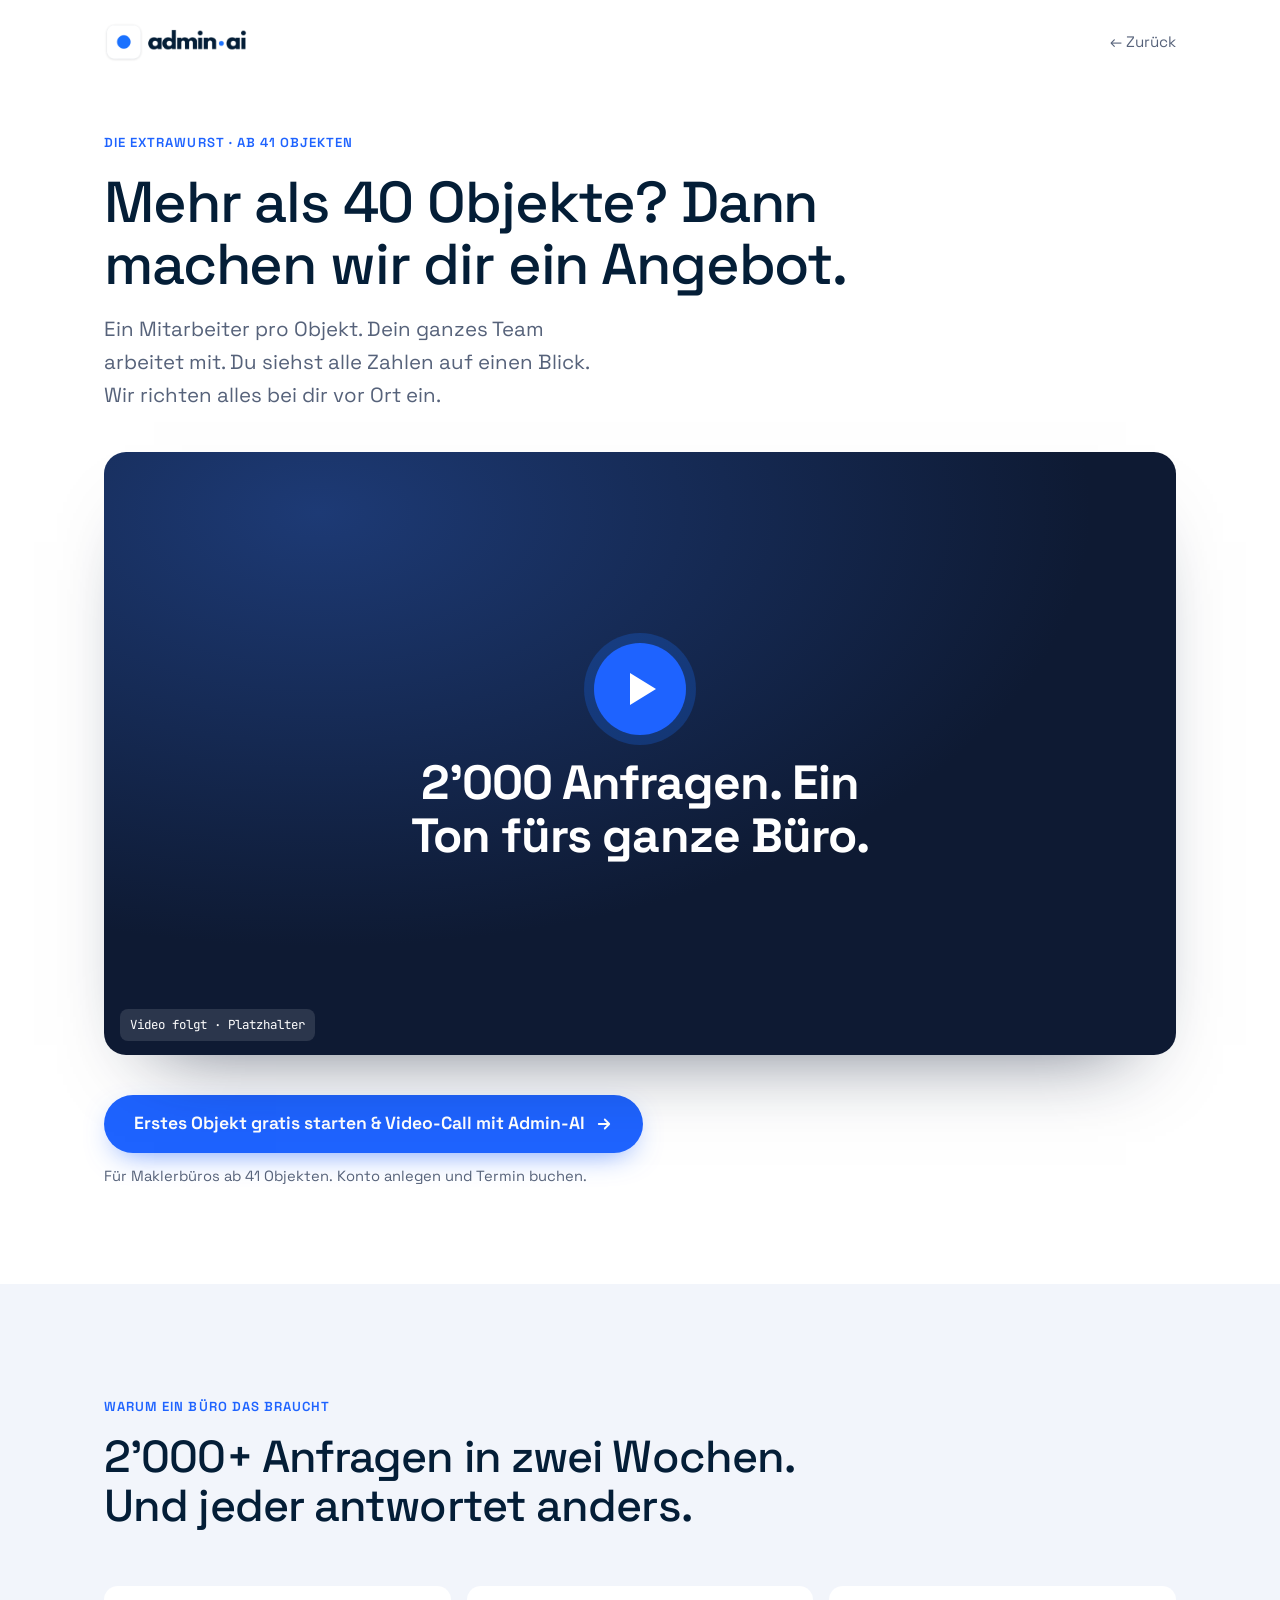
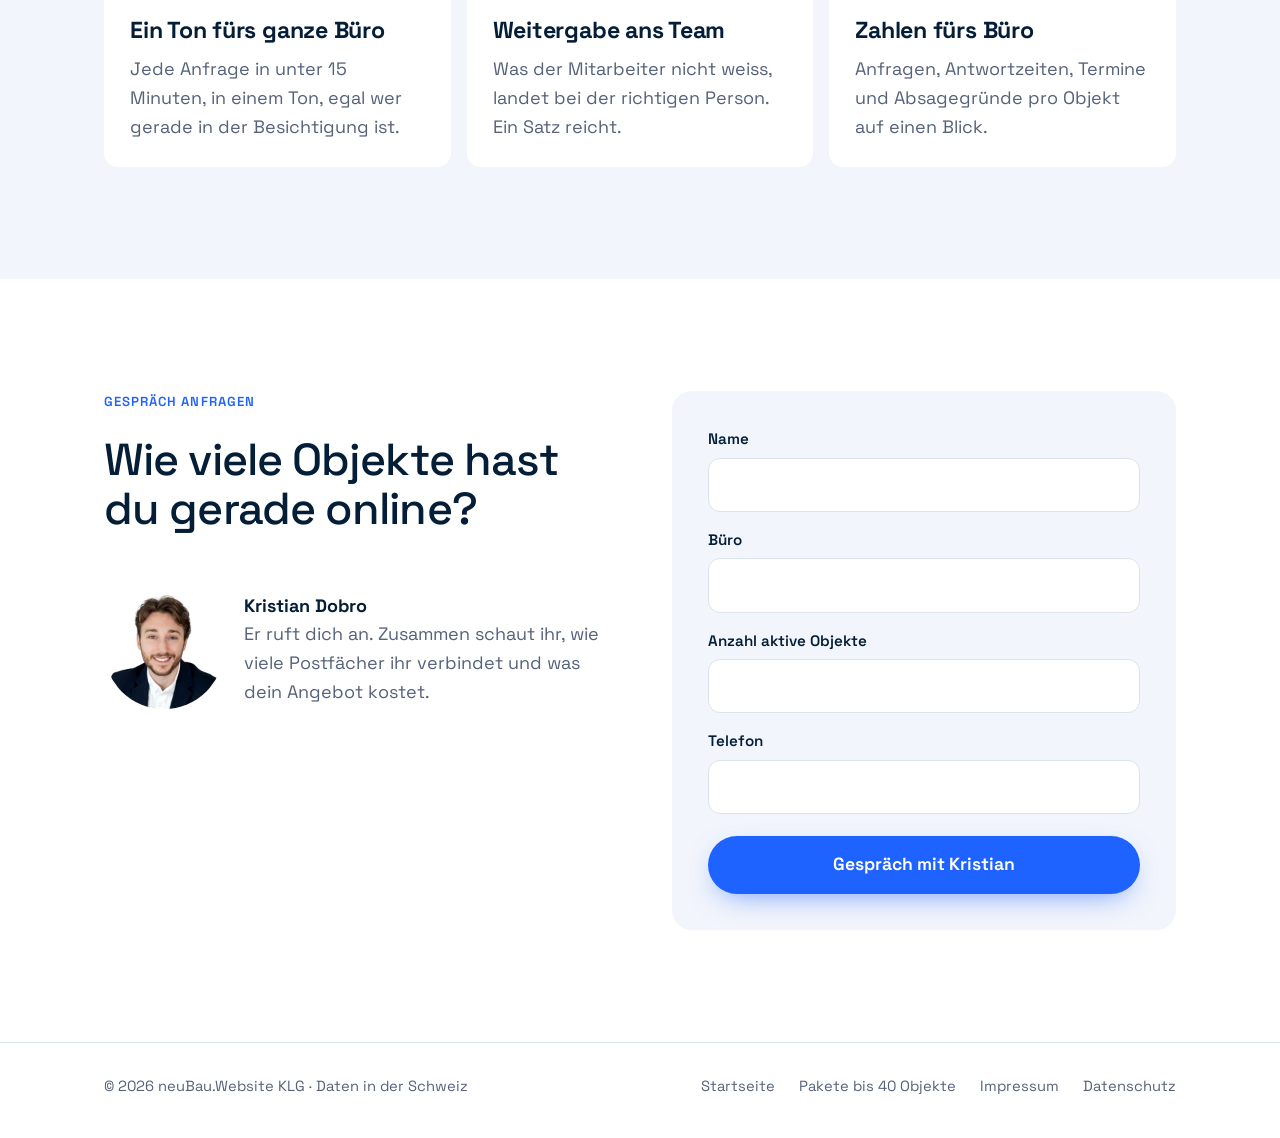
==== buero.html @ 6256c393 "Regler: Start bei 1, Skala-Zahlen mittig unter dem Knopf Co-Authored-By: Claude Fable 5.1 <noreply@a" ====
<!doctype html>
<html lang="de-CH">
<head>
<meta charset="utf-8">
<meta name="viewport" content="width=device-width, initial-scale=1, viewport-fit=cover">
<title>Die Extrawurst · Admin-AI</title>
<meta name="description" content="Die Extrawurst: das Paket für Maklerbüros ab 41 Objekten. Wir machen dir ein Angebot.">
<link rel="icon" href="assets/favicon.png">
<link rel="preconnect" href="https://fonts.googleapis.com">
<link rel="preconnect" href="https://fonts.gstatic.com" crossorigin>
<link rel="stylesheet" href="https://fonts.googleapis.com/css2?family=Bricolage+Grotesque:opsz,wght@12..96,500;12..96,650;12..96,700&family=Figtree:wght@400;500;600;700&family=JetBrains+Mono:wght@400;600&family=Space+Grotesk:wght@400;500;600;700&display=swap">
<link rel="stylesheet" href="assets/site.css?v=20261026a">
<script>
  // Ansicht hell/dunkel: gewählte Ansicht merken (Klick aufs Logo wechselt)
  try { var t = localStorage.getItem('theme'); if (t) document.documentElement.setAttribute('data-theme', t); } catch (e) {}
</script>
</head>
<body>

<header class="top">
  <div class="wrap">
    <a class="brand" href="index.html">
      <img class="logo-on-light" src="assets/logo-full-light.png" alt="Admin-AI" width="144" height="40">
      <img class="logo-on-dark" src="assets/logo-full-dark.png" alt="Admin-AI" width="144" height="40">
    </a>
    <a class="top-link" href="index.html#produkte">← Zurück</a>
  </div>
</header>

<main>
<section class="prod-hero">
  <div class="wrap">
    <div class="head">
      <p class="eyebrow">Die Extrawurst · Ab 41 Objekten</p>
      <h1>Mehr als 40 Objekte? Dann machen wir dir ein Angebot.</h1>
      <p class="lead">Ein Mitarbeiter pro Objekt. Dein ganzes Team arbeitet mit. Du siehst alle Zahlen auf einen Blick. Wir richten alles bei dir vor Ort ein.</p>
    </div>

    <!--
      VIDEO-PLATZHALTER (Die Extrawurst)
      Ersetzen wie auf produkt.html: den <div class="poster">…</div> und die beiden <span class="ph-…"> löschen
      und ein <iframe> von Vimeo oder YouTube (nicht gelistet) einsetzen.
    -->
    <div class="video" id="video" role="img" aria-label="Platzhalter für das Video zum Paket Die Extrawurst">
      <div class="poster">
        <span class="playbtn" aria-hidden="true"></span>
        <p>2'000 Anfragen. Ein Ton fürs ganze Büro.</p>
      </div>
      <span class="ph-note">Video folgt · Platzhalter</span>
    </div>

    <div class="under-video">
      <div class="cta-block">
        <a class="btn" href="start.html?enterprise#konto">Erstes Objekt gratis starten &amp; Video&#8209;Call mit Admin&#8209;AI
          <svg viewBox="0 0 24 24" fill="none" stroke="currentColor" stroke-width="2.4" stroke-linecap="round" stroke-linejoin="round" aria-hidden="true"><path d="M5 12h14M13 6l6 6-6 6"/></svg></a>
        <span class="cta-note">Für Maklerbüros ab 41 Objekten. Konto anlegen und Termin buchen.</span>
      </div>
    </div>
  </div>
</section>

<section class="band">
  <div class="wrap">
    <div class="sec-head"><p class="eyebrow">Warum ein Büro das braucht</p><h2>2'000+ Anfragen in zwei Wochen. Und jeder antwortet anders.</h2></div>
    <div class="zero">
      <div><b>Ein Ton fürs ganze Büro</b><span>Jede Anfrage in unter 15 Minuten, in einem Ton, egal wer gerade in der Besichtigung ist.</span></div>
      <div><b>Weitergabe ans Team</b><span>Was der Mitarbeiter nicht weiss, landet bei der richtigen Person. Ein Satz reicht.</span></div>
      <div><b>Zahlen fürs Büro</b><span>Anfragen, Antwortzeiten, Termine und Absagegründe pro Objekt auf einen Blick.</span></div>
    </div>
  </div>
</section>

<section id="gespraech">
  <div class="wrap form-grid">
    <div class="hero-copy">
      <p class="eyebrow">Gespräch anfragen</p>
      <h2>Wie viele Objekte hast du gerade online?</h2>
      <div class="contact-card">
        <img src="assets/team-kristian.jpg" alt="Kristian Dobro" width="120" height="120">
        <div><strong>Kristian Dobro</strong><p class="muted">Er ruft dich an. Zusammen schaut ihr, wie viele Postfächer ihr verbindet und was dein Angebot kostet.</p></div>
      </div>
    </div>
    <!-- Beim Livegang: Formular in Supabase-Tabelle «buero_anfragen» speichern und Kristian per Mail benachrichtigen. -->
    <form id="buero-form" novalidate>
      <label for="f-name">Name<input id="f-name" name="name" autocomplete="name" required></label>
      <label for="f-buero">Büro<input id="f-buero" name="buero" autocomplete="organization" required></label>
      <label for="f-objekte">Anzahl aktive Objekte<input id="f-objekte" name="objekte" type="number" min="1" inputmode="numeric" required></label>
      <label for="f-tel">Telefon<input id="f-tel" name="telefon" type="tel" autocomplete="tel" required></label>
      <button class="btn" type="submit">Gespräch mit Kristian</button>
      <p class="form-msg" id="form-msg" hidden>Vorschau: Das Formular wird beim Livegang angebunden.</p>
    </form>
  </div>
</section>
</main>

<footer>
  <div class="wrap">
    <span>© 2026 neuBau.Website KLG · Daten in der Schweiz</span>
    <nav aria-label="Fusszeile">
      <a href="index.html">Startseite</a>
      <a href="produkt.html">Pakete bis 40 Objekte</a>
      <a href="#impressum">Impressum</a>
      <a href="#datenschutz">Datenschutz</a>
    </nav>
  </div>
</footer>

<script>
  document.getElementById('buero-form').addEventListener('submit', function (e) {
    e.preventDefault();
    document.getElementById('form-msg').hidden = false;
  });
</script>
<script>
  // Klick aufs Logo wechselt zwischen heller und dunkler Ansicht
  document.querySelectorAll('.brand').forEach(function (a) {
    a.addEventListener('click', function (e) {
      e.preventDefault();
      var r = document.documentElement, cur = r.getAttribute('data-theme') || (matchMedia('(prefers-color-scheme: dark)').matches ? 'dark' : 'light');
      var next = cur === 'dark' ? 'light' : 'dark';
      r.setAttribute('data-theme', next);
      try { localStorage.setItem('theme', next); } catch (e) {}
    });
  });
</script>
</body>
</html>
---- assets/site.css ----
/* Admin-AI Website
   Layout: eine Spalte, viel Weiss, grosse Schrift. Ein Button-Typ in Hausfarbe.
   Wiederkehrendes Motiv: der Postfach-Verlauf mit Uhrzeiten in Mono-Schrift. */
:root {
  --bg: #ffffff;
  --surface: #f2f5fb;
  --ink: #041e37;
  --muted: #56627a;
  --line: #dce3ef;
  --accent: #1e63ff;
  --accent-ink: #ffffff;
  --accent-soft: #e6efff;
  --ok: #128a5a;
  --font-display: "Space Grotesk", "Bricolage Grotesque", "Avenir Next", "Segoe UI", system-ui, sans-serif;
  --font-body: "Space Grotesk", "Figtree", "Helvetica Neue", "Segoe UI", system-ui, sans-serif;
  --font-mono: "JetBrains Mono", ui-monospace, "SFMono-Regular", Menlo, monospace;
  --wrap: 1120px;
  --radius: 14px;
}
@media (prefers-color-scheme: dark) {
  :root:not([data-theme="light"]) {
    --bg: #0b1222; --surface: #121c33; --ink: #eef2fa; --muted: #9aa7c2;
    --line: #23314f; --accent: #1e63ff; --accent-ink: #ffffff; --accent-soft: #15284d; --ok: #3ccf8e;
    color-scheme: dark;
  }
  :root:not([data-theme="light"]) .logo-on-light { display: none; }
  :root:not([data-theme="light"]) .logo-on-dark { display: block; }
}
:root[data-theme="dark"] {
  --bg: #0b1222; --surface: #121c33; --ink: #eef2fa; --muted: #9aa7c2;
  --line: #23314f; --accent: #1e63ff; --accent-ink: #ffffff; --accent-soft: #15284d; --ok: #3ccf8e;
  color-scheme: dark;
}
:root[data-theme="dark"] .logo-on-light { display: none; }
:root[data-theme="dark"] .logo-on-dark { display: block; }

* { box-sizing: border-box; }
html { scroll-behavior: smooth; }
@media (prefers-reduced-motion: reduce) { html { scroll-behavior: auto; } * { animation: none !important; transition: none !important; } }
body {
  margin: 0; background: var(--bg); color: var(--ink);
  font-family: var(--font-body); font-size: 18px; line-height: 1.6;
  -webkit-font-smoothing: antialiased;
}
img { max-width: 100%; display: block; }
a { color: var(--accent); }
:focus-visible { outline: 3px solid var(--accent); outline-offset: 3px; border-radius: 6px; }

.wrap { max-width: var(--wrap); margin: 0 auto; padding-inline: 24px; }
@media (max-width: 520px) { .wrap { padding-inline: 18px; } body { font-size: 17px; } }

h1, h2, h3 { font-family: var(--font-display); line-height: 1.08; letter-spacing: -0.02em; text-wrap: balance; margin: 0; }
h1 { font-size: clamp(2.2rem, 4.6vw, 3.6rem); font-weight: 700; }
h2 { font-size: clamp(1.8rem, 3.6vw, 2.8rem); font-weight: 700; }
h3 { font-size: 1.3rem; font-weight: 650; letter-spacing: -0.01em; }
p { margin: 0; }
.lead { font-size: clamp(1.1rem, 1.6vw, 1.3rem); color: var(--muted); max-width: 40ch; }
.eyebrow { font-size: 0.82rem; font-weight: 600; letter-spacing: 0.08em; text-transform: uppercase; color: var(--accent); }
.mono { font-family: var(--font-mono); font-variant-numeric: tabular-nums; }
.muted { color: var(--muted); }

/* Kopf */
.top { padding-block: 22px; }
.top .wrap { display: flex; align-items: center; justify-content: space-between; gap: 16px; }
.brand { display: flex; align-items: center; gap: 10px; text-decoration: none; color: var(--ink); font-family: var(--font-display); font-weight: 700; font-size: 1.25rem; letter-spacing: -0.01em; }
.brand img { height: 40px; width: auto; }
.logo-on-dark { display: none; }
.top-link { color: var(--muted); text-decoration: none; font-size: 0.95rem; }
.top-link:hover { color: var(--ink); }

/* Button */
.btn {
  display: inline-flex; align-items: center; justify-content: center; gap: 10px;
  background: var(--accent); color: var(--accent-ink); text-decoration: none; border: 0; cursor: pointer;
  font: 650 1.1rem/1 var(--font-body); padding: 20px 30px; border-radius: 999px;
  box-shadow: 0 10px 30px -12px color-mix(in srgb, var(--accent) 70%, transparent);
  transition: transform .15s ease, box-shadow .15s ease;
}
.btn:hover { transform: translateY(-1px); box-shadow: 0 14px 34px -12px color-mix(in srgb, var(--accent) 80%, transparent); }
.btn svg { width: 18px; height: 18px; }
.cta-block { display: flex; flex-direction: column; align-items: flex-start; gap: 12px; }
.cta-note { font-size: 0.92rem; color: var(--muted); }
.cta-block.center { align-items: center; text-align: center; }

/* Sektionen */
section { padding-block: clamp(64px, 9vw, 112px); }
.band { background: var(--surface); }
.sec-head { display: grid; gap: 16px; max-width: 760px; margin-bottom: clamp(36px, 5vw, 56px); }

/* Hero */
.hero { padding-block: clamp(32px, 6vw, 72px) clamp(64px, 9vw, 104px); }
.hero-grid { display: grid; grid-template-columns: 1.15fr 0.85fr; gap: clamp(32px, 5vw, 72px); align-items: center; }
.hero-copy { display: grid; gap: 24px; min-width: 0; }
.hero h1 em { font-style: normal; color: var(--accent); }
@media (max-width: 900px) { .hero-grid { grid-template-columns: 1fr; } }

/* Postfach-Verlauf */
.inbox { background: var(--bg); border: 1px solid var(--line); border-radius: 20px; padding: 10px; box-shadow: 0 30px 60px -40px rgba(14, 26, 51, .45); min-width: 0; }
.inbox-head { display: flex; justify-content: space-between; align-items: center; padding: 10px 14px 14px; font-size: 0.85rem; color: var(--muted); gap: 12px; }
.inbox-head b { color: var(--ink); font-weight: 600; }
.ev { display: grid; grid-template-columns: 64px 1fr; gap: 14px; padding: 14px; border-radius: 12px; }
.ev + .ev { border-top: 1px dashed var(--line); border-radius: 0; }
.ev time { font-family: var(--font-mono); font-size: 0.9rem; color: var(--muted); padding-top: 2px; font-variant-numeric: tabular-nums; }
.ev p { font-size: 0.98rem; line-height: 1.45; }
.ev small { display: block; color: var(--muted); font-size: 0.85rem; margin-top: 4px; }
.ev.is-agent { background: var(--accent-soft); border-top-color: transparent; }
.ev.is-agent + .ev { border-top-color: transparent; }
.ev.is-agent time { color: var(--accent); font-weight: 600; }
.tag { display: inline-block; font-size: 0.72rem; font-weight: 600; letter-spacing: 0.05em; text-transform: uppercase; padding: 3px 8px; border-radius: 999px; background: var(--surface); color: var(--muted); margin-left: 6px; vertical-align: 2px; }
.ev.is-agent .tag { background: var(--accent); color: var(--accent-ink); }
.inbox-foot { padding: 12px 14px 6px; font-size: 0.8rem; color: var(--muted); }

/* Zahlen */
.stats { display: grid; grid-template-columns: repeat(3, 1fr); gap: 0; border-top: 2px solid var(--ink); }
.stat { padding: 28px 28px 0 0; display: grid; gap: 8px; align-content: start; }
.stat + .stat { padding-left: 28px; border-left: 1px solid var(--line); }
.stat b { font-family: var(--font-display); font-size: clamp(3rem, 7vw, 5.2rem); line-height: 1; letter-spacing: -0.04em; font-variant-numeric: tabular-nums; }
.stat span { color: var(--muted); max-width: 26ch; }
@media (max-width: 720px) {
  .stats { grid-template-columns: 1fr; }
  .stat, .stat + .stat { padding: 22px 0; border-left: 0; border-bottom: 1px solid var(--line); }
}
.where { margin-top: 48px; display: grid; grid-template-columns: 1fr 1fr; gap: 40px; align-items: start; }
.where p { font-size: 1.25rem; line-height: 1.5; max-width: 36ch; }
.where p strong { color: var(--ink); }
@media (max-width: 720px) { .where { grid-template-columns: 1fr; gap: 20px; } }

/* Vergleich */
.options { display: grid; grid-template-columns: repeat(4, 1fr); gap: 16px; }
.opt { border: 1px solid var(--line); border-radius: var(--radius); padding: 24px; display: grid; gap: 10px; align-content: start; background: var(--bg); min-width: 0; }
.opt .k { font-size: 0.82rem; color: var(--muted); font-weight: 600; letter-spacing: 0.05em; text-transform: uppercase; }
.opt p { color: var(--muted); font-size: 0.98rem; }
.opt.win { border: 2px solid var(--accent); background: var(--accent-soft); }
.opt.win .k { color: var(--accent); }
.opt.win p { color: var(--ink); }
.opt ul { list-style: none; padding: 0; margin: 6px 0 0; display: grid; gap: 6px; font-size: 0.92rem; }
.opt li { display: flex; gap: 8px; }
.opt li::before { content: "✕"; color: var(--muted); font-weight: 700; flex: none; }
.opt li.y::before { content: "✓"; color: var(--ok); }
@media (max-width: 980px) { .options { grid-template-columns: 1fr 1fr; } }
@media (max-width: 560px) { .options { grid-template-columns: 1fr; } }

/* Schritte */
.steps { display: grid; grid-template-columns: repeat(4, 1fr); gap: 32px; counter-reset: s; }
.step { display: grid; gap: 10px; align-content: start; border-top: 2px solid var(--ink); padding-top: 18px; }
.step::before { counter-increment: s; content: counter(s); font-family: var(--font-mono); font-size: 0.9rem; color: var(--accent); font-weight: 600; }
.step p { color: var(--muted); }
@media (max-width: 900px) { .steps { grid-template-columns: 1fr 1fr; } }
@media (max-width: 520px) { .steps { grid-template-columns: 1fr; gap: 24px; } }
/* 5 Schritte: seitlich scrollbar, Pfeil rechts */
.steps-scroll { position: relative; }
.steps.steps-row { grid-template-columns: none; grid-auto-flow: column; grid-auto-columns: calc((100% - 3 * 32px) / 4); gap: 32px; overflow-x: auto; scroll-snap-type: x mandatory; scrollbar-width: none; }
.steps-row::-webkit-scrollbar { display: none; }
.steps-row .step { scroll-snap-align: start; }
.steps-scroll::after { content: ""; position: absolute; top: 0; right: 0; bottom: 0; width: 96px; background: linear-gradient(to right, transparent, var(--bg)); pointer-events: none; transition: opacity .2s; }
.steps-next { position: absolute; right: 0; top: 50%; transform: translateY(-50%); z-index: 1; width: 48px; height: 48px; border-radius: 50%; border: 0; background: var(--accent); color: var(--accent-ink); display: grid; place-items: center; cursor: pointer; box-shadow: 0 6px 20px rgba(0,0,0,.18); opacity: 0; transition: opacity .2s; }
.steps-next svg { width: 22px; height: 22px; }
.steps-scroll:hover .steps-next, .steps-next:focus-visible { opacity: 1; }
@media (hover: none) { .steps-next { opacity: 1; } }
.steps-next.steps-prev { right: auto; left: 0; }
@media (min-width: 1200px) { .steps-next.steps-prev { left: -68px; } }
.steps-scroll.at-end::after, .steps-scroll.at-end .steps-next:not(.steps-prev), .steps-scroll.at-start .steps-prev { opacity: 0; pointer-events: none; }
@media (max-width: 900px) { .steps.steps-row { grid-template-columns: none; grid-auto-columns: calc((100% - 32px) / 2); } }
@media (max-width: 520px) { .steps.steps-row { grid-template-columns: none; grid-auto-columns: 82%; gap: 24px; } }

/* Wie ein Mensch */
.human { display: grid; grid-template-columns: 1fr 1fr; gap: clamp(32px, 5vw, 72px); align-items: center; }
.human ul { list-style: none; padding: 0; margin: 24px 0 0; display: grid; gap: 18px; }
.human li { display: grid; grid-template-columns: 120px 1fr; gap: 16px; align-items: baseline; }
.human li b { font-family: var(--font-mono); font-size: 1rem; color: var(--accent); font-variant-numeric: tabular-nums; }
.quote { background: var(--ink); color: var(--bg); border-radius: 20px; padding: clamp(28px, 4vw, 44px); display: grid; gap: 18px; }
.quote p { font-family: var(--font-display); font-size: clamp(1.4rem, 2.4vw, 1.9rem); line-height: 1.25; letter-spacing: -0.01em; }
.quote small { color: color-mix(in srgb, var(--bg) 70%, var(--ink)); font-size: 0.95rem; }
@media (max-width: 860px) { .human { grid-template-columns: 1fr; } .human li { grid-template-columns: 1fr; gap: 2px; } }

/* Produkte */
.products { display: grid; grid-template-columns: 1.2fr 1fr; gap: 20px; }
.prod { border: 1px solid var(--line); border-radius: 20px; padding: clamp(26px, 3.5vw, 40px); display: grid; gap: 16px; align-content: start; background: var(--bg); text-decoration: none; color: var(--ink); transition: border-color .15s ease, transform .15s ease; min-width: 0; }
.prod:hover { border-color: var(--accent); transform: translateY(-2px); }
.prod.main { border: 2px solid var(--accent); }
.prod .who { font-size: 0.9rem; color: var(--muted); }
.prod p { color: var(--muted); }
.prod .go { display: inline-flex; align-items: center; gap: 8px; font-weight: 650; color: var(--accent); margin-top: 6px; }
.prod .go svg { width: 18px; height: 18px; }
.play-hint { display: inline-flex; align-items: center; gap: 10px; font-size: 0.92rem; color: var(--ink); background: var(--accent-soft); padding: 8px 14px; border-radius: 999px; justify-self: start; }
.play-hint i { width: 22px; height: 22px; border-radius: 50%; background: var(--accent); display: grid; place-items: center; }
.play-hint i::after { content: ""; border-left: 7px solid var(--accent-ink); border-top: 5px solid transparent; border-bottom: 5px solid transparent; margin-left: 2px; }
@media (max-width: 820px) { .products { grid-template-columns: 1fr; } }

/* Stack */
.stack { border: 1px solid var(--line); border-radius: 20px; overflow: hidden; background: var(--bg); }
.stack-row { display: grid; grid-template-columns: 1.1fr 1.4fr 0.9fr; gap: 24px; padding: 20px 28px; align-items: baseline; }
.stack-row + .stack-row { border-top: 1px solid var(--line); }
.stack-row b { font-weight: 650; }
.stack-row .solves { color: var(--muted); font-size: 0.98rem; }
.stack-row .val { text-align: right; font-family: var(--font-mono); font-size: 0.92rem; font-variant-numeric: tabular-nums; }
.stack-row.head { background: var(--surface); font-size: 0.8rem; text-transform: uppercase; letter-spacing: 0.06em; color: var(--muted); font-weight: 600; padding-block: 14px; }
.stack-row.head .val { font-family: var(--font-body); font-size: 0.8rem; }
.stack-sum { display: flex; flex-wrap: wrap; justify-content: space-between; gap: 12px 24px; padding: 24px 28px; background: var(--ink); color: var(--bg); align-items: baseline; }
.stack-sum p { font-size: 1.1rem; }
.stack-sum strong { font-family: var(--font-display); font-size: 1.6rem; letter-spacing: -0.02em; }
@media (max-width: 760px) {
  .stack-row { grid-template-columns: 1fr; gap: 4px; padding: 18px 20px; }
  .stack-row .val { text-align: left; color: var(--accent); }
  .stack-row.head { display: none; }
  .stack-sum { padding: 20px; }
}

/* Preise */
.prices { display: grid; grid-template-columns: minmax(0, 820px); gap: clamp(32px, 5vw, 72px); align-items: start; justify-content: center; }
.price-list { list-style: none; padding: 0; margin: 0; border-top: 2px solid var(--ink); }
.price-list li { display: grid; grid-template-columns: 1fr auto; gap: 16px; padding: 22px 0; border-bottom: 1px solid var(--line); align-items: baseline; }
.price-list .what { font-weight: 600; }
.price-list .what small { display: block; font-weight: 400; color: var(--muted); font-size: 0.95rem; margin-top: 2px; }
.price-list .amt { font-family: var(--font-display); font-size: 1.5rem; font-weight: 700; text-align: right; font-variant-numeric: tabular-nums; letter-spacing: -0.01em; }
.price-list .amt small { display: block; font-family: var(--font-body); font-size: 0.85rem; font-weight: 400; color: var(--muted); letter-spacing: 0; }
.price-list li.free .amt { color: var(--accent); }
.choice { margin-top: 22px; font-size: 1.05rem; }
.choice strong { font-family: var(--font-display); }

/* Garantie */
.seal { border: 2px solid var(--ink); border-radius: 20px; padding: clamp(26px, 3.5vw, 40px); display: grid; gap: 16px; position: relative; }
.seal .badge { position: absolute; top: -18px; left: 28px; background: var(--accent); color: var(--accent-ink); font-family: var(--font-mono); font-size: 0.85rem; font-weight: 600; padding: 7px 14px; border-radius: 999px; }
.seal h3 { font-size: 1.6rem; margin-top: 6px; }
.seal p { font-size: 1.15rem; }
details { border-top: 1px solid var(--line); padding-top: 14px; }
summary { cursor: pointer; font-weight: 600; color: var(--muted); font-size: 0.95rem; list-style: none; display: flex; gap: 8px; align-items: center; }
summary::-webkit-details-marker { display: none; }
summary::before { content: "+"; font-family: var(--font-mono); color: var(--accent); width: 1em; }
details[open] summary::before { content: "−"; }
details ul { margin: 12px 0 0; padding-left: 1.2em; color: var(--muted); font-size: 0.95rem; display: grid; gap: 6px; }
@media (max-width: 860px) { .prices { grid-template-columns: 1fr; } .seal { margin-top: 12px; } }

/* Null Wechselkosten */
.zero { display: grid; grid-template-columns: repeat(3, 1fr); gap: 16px; }
.zero div { background: var(--bg); border-radius: var(--radius); padding: 26px; display: grid; gap: 6px; align-content: start; }
.zero b { font-family: var(--font-display); font-size: 1.45rem; letter-spacing: -0.01em; }
.zero span { color: var(--muted); }
@media (max-width: 760px) { .zero { grid-template-columns: 1fr; } }

/* Team */
.team { display: grid; grid-template-columns: repeat(3, minmax(0, 220px)); gap: 32px; }
.person { display: grid; gap: 12px; align-content: start; }
.person img { width: 100%; height: auto; max-width: 220px; aspect-ratio: 1 / 1; object-fit: cover; object-position: 50% 12%; border-radius: 16px; background: var(--surface); }
.person h3 { font-size: 1.15rem; }
.person .role { color: var(--accent); font-weight: 600; font-size: 0.88rem; }
.person p { color: var(--muted); font-size: 0.95rem; }
@media (max-width: 820px) { .team { grid-template-columns: repeat(2, minmax(0, 1fr)); } }
@media (max-width: 520px) { .team { grid-template-columns: 1fr; } .person { grid-template-columns: 96px 1fr; align-items: center; column-gap: 16px; } .person img { grid-row: span 2; } .person p { grid-column: 1 / -1; } }

/* Beweis-Platzhalter */
.proof { display: grid; grid-template-columns: repeat(3, 1fr); gap: 16px; }
.shot { border: 2px dashed var(--line); border-radius: var(--radius); aspect-ratio: 4 / 5; display: grid; place-content: center; text-align: center; gap: 8px; padding: 20px; color: var(--muted); font-size: 0.92rem; max-width: 100%; }
.shot b { color: var(--ink); font-family: var(--font-mono); font-size: 0.9rem; }
@media (max-width: 760px) { .proof { grid-template-columns: 1fr; } .shot { aspect-ratio: auto; min-height: 180px; } }

/* FAQ */
.faq { max-width: 820px; display: grid; }
.faq details { padding-block: 20px; }
.faq details:last-child { border-bottom: 1px solid var(--line); }
.faq summary { color: var(--ink); font-size: 1.15rem; font-family: var(--font-display); font-weight: 600; }
.faq details p { margin-top: 10px; color: var(--muted); padding-left: 1.5em; max-width: 60ch; }

/* Schluss */
.final { text-align: center; }
.final .wrap { display: grid; gap: 28px; justify-items: center; }
.final h2 { max-width: 20ch; font-size: clamp(2rem, 4.4vw, 3.4rem); }

/* Fuss */
footer { border-top: 1px solid var(--line); padding-block: 32px 40px; font-size: 0.92rem; color: var(--muted); }
footer .wrap { display: flex; flex-wrap: wrap; justify-content: space-between; gap: 16px 32px; }
footer nav { display: flex; flex-wrap: wrap; gap: 8px 24px; }
footer a { color: var(--muted); text-decoration: none; }
footer a:hover { color: var(--ink); }

/* Produktseite: Video */
.video {
  position: relative; width: 100%; max-width: 100%; aspect-ratio: 16 / 9; border-radius: 22px; overflow: hidden;
  background: radial-gradient(120% 120% at 20% 10%, #1d3a75 0%, #0e1a33 60%); color: #fff;
  display: grid; place-items: center; box-shadow: 0 40px 80px -50px rgba(14, 26, 51, .7);
}
.video iframe, .video video { position: absolute; inset: 0; width: 100%; height: 100%; border: 0; }
.video .poster { display: grid; gap: 22px; justify-items: center; text-align: center; padding: 24px; }
.video .poster p { font-family: var(--font-display); font-size: clamp(1.5rem, 4vw, 3rem); font-weight: 700; letter-spacing: -0.02em; line-height: 1.1; max-width: 16ch; }
.video .playbtn { width: clamp(64px, 9vw, 92px); aspect-ratio: 1; border-radius: 50%; background: #1e63ff; display: grid; place-items: center; box-shadow: 0 0 0 10px rgba(25, 112, 255, .25); }
.video .playbtn::after { content: ""; border-left: 26px solid #fff; border-top: 16px solid transparent; border-bottom: 16px solid transparent; margin-left: 6px; }
.video .ph-note { position: absolute; left: 16px; bottom: 14px; font-family: var(--font-mono); font-size: 0.78rem; background: rgba(255, 255, 255, .12); padding: 6px 10px; border-radius: 8px; }
.video .ph-len { position: absolute; right: 16px; bottom: 14px; font-family: var(--font-mono); font-size: 0.78rem; background: rgba(0, 0, 0, .35); padding: 6px 10px; border-radius: 8px; }
.prod-hero { padding-block: clamp(24px, 4vw, 48px) clamp(56px, 8vw, 96px); }
.prod-hero .wrap { display: grid; gap: clamp(24px, 3.5vw, 40px); }
.prod-hero .head { display: grid; gap: 18px; max-width: 860px; }
.under-video { display: flex; flex-wrap: wrap; align-items: center; justify-content: space-between; gap: 20px; }
.chapters { list-style: none; padding: 0; margin: 0; display: grid; grid-template-columns: repeat(2, 1fr); gap: 0 48px; }
.chapters li { display: grid; grid-template-columns: 60px 1fr; gap: 16px; padding: 16px 0; border-bottom: 1px solid var(--line); align-items: baseline; }
.chapters time { font-family: var(--font-mono); color: var(--accent); font-weight: 600; font-variant-numeric: tabular-nums; }
.chapters span { color: var(--muted); }
.chapters strong { color: var(--ink); font-weight: 600; }
@media (max-width: 760px) { .chapters { grid-template-columns: 1fr; } }

/* Büro-Seite: Formular */
.form-grid { display: grid; grid-template-columns: 1fr 1fr; gap: clamp(32px, 5vw, 72px); align-items: start; }
form { display: grid; gap: 16px; background: var(--surface); border-radius: 20px; padding: clamp(24px, 3.5vw, 36px); }
label { display: grid; gap: 6px; font-weight: 600; font-size: 0.95rem; }
input { font: inherit; font-weight: 400; padding: 14px 16px; border-radius: 12px; border: 1px solid var(--line); background: var(--bg); color: var(--ink); width: 100%; }
input:focus { outline: 2px solid var(--accent); border-color: transparent; }
form .btn { width: 100%; margin-top: 6px; }
.form-msg { font-size: 0.95rem; color: var(--ok); font-weight: 600; }
.contact-card { display: grid; grid-template-columns: 120px 1fr; gap: 20px; align-items: center; margin-top: 32px; }
.contact-card img { width: 120px; height: 120px !important; object-fit: cover; object-position: 50% 15%; border-radius: 50%; }
@media (max-width: 820px) { .form-grid { grid-template-columns: 1fr; } }

/* Postfach-Beispiel, aufgeräumt */
.ev-t { display: block; font-weight: 600; }
.inbox-head .live { display: inline-flex; align-items: center; gap: 6px; color: var(--ok); font-weight: 600; }
.inbox-head .live i { width: 8px; height: 8px; border-radius: 50%; background: var(--ok); }
.ev.is-you { background: var(--surface); border-top-color: transparent; }
.ev.is-you + .ev { border-top-color: transparent; }
.ev.is-you time { color: var(--ink); font-weight: 600; }
.inbox-foot { display: flex; align-items: center; gap: 6px; flex-wrap: wrap; }
.dot { width: 10px; height: 10px; border-radius: 3px; display: inline-block; margin-left: 8px; }
.dot:first-child { margin-left: 0; }
.dot-you { background: var(--surface); border: 1px solid var(--line); }
.dot-agent { background: var(--accent-soft); border: 1px solid var(--accent); }

/* Proof-Leiste direkt nach dem Hero */
.proofbar { padding-block: 0 clamp(48px, 7vw, 80px); }
.proofbar.band { padding-block: clamp(40px, 6vw, 64px); }
.proofbar-k { font-size: 0.82rem; font-weight: 600; letter-spacing: 0.08em; text-transform: uppercase; color: var(--muted); margin-bottom: 18px; }
.proofbar-grid { display: grid; grid-template-columns: repeat(4, 1fr); border-top: 1px solid var(--line); border-bottom: 1px solid var(--line); }
.proofbar-grid div { padding: 24px 20px 24px 0; display: grid; gap: 4px; }
.proofbar-grid div + div { padding-left: 20px; border-left: 1px solid var(--line); }
.proofbar-grid b { font-family: var(--font-display); font-size: clamp(1.9rem, 3.4vw, 2.6rem); letter-spacing: -0.03em; line-height: 1.05; font-variant-numeric: tabular-nums; }
.proofbar-grid b.todo { color: var(--muted); }
.proofbar-grid span { color: var(--muted); font-size: 0.95rem; }
@media (max-width: 760px) {
  .proofbar-grid { grid-template-columns: 1fr 1fr; }
  .proofbar-grid div, .proofbar-grid div + div { padding: 18px 12px; border-left: 0; }
  .proofbar-grid div:nth-child(even) { border-left: 1px solid var(--line); }
  .proofbar-grid div:nth-child(n+3) { border-top: 1px solid var(--line); }
}

/* Drei Wege + vierter Weg */
.options { grid-template-columns: repeat(3, 1fr); }
@media (max-width: 980px) { .options { grid-template-columns: repeat(3, 1fr); } }
@media (max-width: 720px) { .options { grid-template-columns: 1fr; } }
.way4 { margin-top: 20px; border: 2px solid var(--accent); background: var(--accent-soft); border-radius: 20px; padding: clamp(24px, 3.5vw, 36px); display: grid; grid-template-columns: 1.1fr 1fr; gap: 24px 48px; align-items: center; }
.way4 .k { font-size: 0.82rem; color: var(--accent); font-weight: 600; letter-spacing: 0.05em; text-transform: uppercase; }
.way4 h3 { font-size: clamp(1.35rem, 2.4vw, 1.8rem); margin-top: 8px; }
.way4 ul { list-style: none; padding: 0; margin: 0; display: grid; gap: 10px; }
.way4 li { display: flex; gap: 10px; }
.way4 li::before { content: "✓"; color: var(--ok); font-weight: 700; flex: none; }
@media (max-width: 760px) { .way4 { grid-template-columns: 1fr; } }

/* Drei Einwände unter dem Fold */
.objections { padding-block: clamp(40px, 6vw, 72px); }
.obj { list-style: none; padding: 0; margin: 0; display: grid; grid-template-columns: repeat(3, 1fr); gap: 32px; }
.obj li { display: grid; gap: 8px; align-content: start; padding-left: 34px; position: relative; }
.obj li::before { content: "✓"; position: absolute; left: 0; top: 0; width: 24px; height: 24px; border-radius: 50%; background: var(--accent-soft); color: var(--accent); font-weight: 700; font-size: 0.85rem; display: grid; place-items: center; }
.obj b { font-family: var(--font-display); font-size: 1.15rem; font-weight: 650; line-height: 1.25; }
.obj span { color: var(--muted); font-size: 0.98rem; }
@media (max-width: 820px) { .obj { grid-template-columns: 1fr; gap: 24px; } }

/* Nachrichten im Postfach-Beispiel */
.ev q { display: block; quotes: "«" "»"; color: var(--muted); font-size: 0.9rem; line-height: 1.45; margin-top: 3px; }
.ev.is-agent q { color: var(--ink); }
.ev time { font-size: 0.78rem; }
.ev { grid-template-columns: 76px 1fr; padding: 11px 14px; }
.proofbar-grid b { color: var(--accent); }
.proofbar-note { margin-top: 18px; color: var(--muted); font-size: 0.98rem; max-width: 70ch; }
.proofbar-note strong { color: var(--ink); }
@media (max-width: 520px) { .ev { grid-template-columns: 1fr; gap: 2px; } .inbox { width: 100%; } }

/* Hero ohne Bild */
.hero-solo { display: grid; }
.hero-solo .hero-copy { max-width: 900px; }
.hero-solo h1 { font-size: clamp(2.4rem, 5.6vw, 4.4rem); }
.hero-solo .lead { max-width: 52ch; }
.hero-solo .cta-block { justify-self: start; align-items: center; text-align: center; }
.after-proof { padding-top: clamp(24px, 4vw, 48px); }

/* Schweizer Karte mit Suchprofilen */
.chmap { position: relative; width: 100%; max-width: 980px; margin: clamp(24px, 4vw, 48px) auto 0; aspect-ratio: 1000 / 674.6; }
.chmap-lines, .chmap-lines img { position: absolute; inset: 0; width: 100%; height: 100%; }
.ch-kantone { opacity: .25; }
.ch-umriss { opacity: .6; }
@media (prefers-color-scheme: dark) { :root:not([data-theme="light"]) .chmap-lines img { filter: invert(1) hue-rotate(180deg); } }
:root[data-theme="dark"] .chmap-lines img { filter: invert(1) hue-rotate(180deg); }
.chmap-note .on-touch { display: none; }
@media (hover: none) { .chmap-note .on-hover { display: none; } .chmap-note .on-touch { display: inline; } }
.chmap-pins { position: absolute; inset: 0; }
.pin { position: absolute; width: 30px; height: 30px; margin: -30px 0 0 -15px; padding: 0; border: 0; background: none; cursor: pointer; z-index: 1; }
.pin::before { content: ""; position: absolute; left: 3px; top: 0; width: 24px; height: 24px; border-radius: 50% 50% 50% 0; transform: rotate(-45deg); background: var(--accent); box-shadow: 0 4px 10px rgba(10, 30, 60, .25); transition: transform .2s; }
.pin::after { content: ""; position: absolute; left: 11px; top: 8px; width: 8px; height: 8px; border-radius: 50%; background: #fff; }
.pin { animation: pin-drop .5s var(--d, 0s) both; }
.chmap.wait:not(.go) .pin { animation-play-state: paused; }
@keyframes pin-drop { from { opacity: 0; transform: translateY(-14px); } to { opacity: 1; transform: none; } }
.pin:hover, .pin:focus-visible, .pin.open { z-index: 5; }
.pin:hover::before, .pin:focus-visible::before, .pin.open::before { transform: rotate(-45deg) scale(1.25); box-shadow: 0 0 0 8px rgba(30, 99, 255, .18), 0 6px 14px rgba(10, 30, 60, .3); }
.pin-card { position: absolute; left: 50%; bottom: calc(100% + 12px); width: 260px; transform: translate(-50%, 6px); opacity: 0; pointer-events: none; transition: opacity .18s, transform .18s; display: grid; gap: 3px; text-align: left; padding: 14px 16px; border-radius: 14px; background: var(--bg); color: var(--ink); border: 1px solid var(--line); box-shadow: 0 14px 34px rgba(10, 30, 60, .2); font: 400 .9rem/1.4 var(--font-body, inherit); }
.pin-card b { font-weight: 700; font-size: .98rem; }
.pin-card span { color: var(--muted); }
.pin-card span:nth-of-type(2) { color: var(--accent); font-weight: 600; }
.pin-card span:nth-of-type(1) { color: var(--ink); }
.pin-l .pin-card { left: auto; right: -8px; transform: translate(0, 6px); }
.pin-r .pin-card { left: -8px; transform: translate(0, 6px); }
.pin-below .pin-card { bottom: auto; top: calc(100% + 8px); }
.pin:hover .pin-card, .pin:focus-visible .pin-card, .pin.open .pin-card { opacity: 1; transform: translate(-50%, 0); }
.pin-l:hover .pin-card, .pin-l:focus-visible .pin-card, .pin-l.open .pin-card, .pin-r:hover .pin-card, .pin-r:focus-visible .pin-card, .pin-r.open .pin-card { transform: none; }
.chmap-note { text-align: center; margin-top: 16px; font-size: .92rem; }
@media (max-width: 640px) { .pin { width: 22px; height: 22px; margin: -22px 0 0 -11px; } .pin::before { left: 2px; width: 18px; height: 18px; } .pin::after { left: 8px; top: 6px; width: 6px; height: 6px; } .pin-card { width: 190px; font-size: .82rem; } }
@media (prefers-reduced-motion: reduce) { .pin { animation: none; } }
/* Kartenabschnitt passt auf einen Bildschirm */
.map-sec { padding-block: clamp(32px, 4vw, 48px); }
.map-sec .sec-head { max-width: 980px; gap: 10px; margin-bottom: 0; }
.map-sec h2 { font-size: clamp(1.5rem, 2.6vw, 2.1rem); }
.map-sec .lead { max-width: 80ch; font-size: clamp(.98rem, 1.2vw, 1.08rem); line-height: 1.5; }
.map-sec .chmap { margin-top: 16px; width: min(100%, 860px, calc((100svh - 385px) * 1.482)); min-width: min(100%, 320px); }
.map-sec .chmap-note { margin-top: 8px; font-size: .85rem; line-height: 1.4; }

/* Teste uns */
.testgrid { display: grid; grid-template-columns: minmax(0, 1fr) minmax(0, 1.15fr); gap: clamp(24px, 4vw, 48px); align-items: start; }
.inserat { display: grid; text-decoration: none; color: var(--ink); background: var(--surface); border: 1px solid var(--line); border-radius: 20px; overflow: hidden; transition: transform .2s, box-shadow .2s; }
.inserat:hover { transform: translateY(-3px); box-shadow: 0 16px 36px rgba(10, 30, 60, .14); }
.inserat-img { display: block; aspect-ratio: 4 / 3; background: linear-gradient(135deg, var(--accent-soft), var(--surface)); }
.inserat-img img { width: 100%; height: 100%; object-fit: cover; }
.inserat-body { display: grid; gap: 6px; padding: 20px 22px 22px; }
.inserat-src { font: 600 .75rem/1 var(--font-mono); letter-spacing: .04em; text-transform: uppercase; color: var(--accent); }
.inserat-body b { font-family: var(--font-display); font-size: 1.3rem; }
.inserat .go { margin-top: 8px; display: inline-flex; gap: 8px; align-items: center; font-weight: 700; color: var(--accent); }
.inserat .go svg { width: 18px; height: 18px; }
.questions { display: grid; gap: 16px; }
.q { background: var(--surface); border: 1px solid var(--line); border-radius: 16px; padding: 18px 20px; display: grid; gap: 10px; }
.q-label { font: 600 .75rem/1 var(--font-mono); letter-spacing: .04em; text-transform: uppercase; color: var(--muted); }
.q p { margin: 0; font-style: italic; }
.q-copy { justify-self: start; border: 1.5px solid var(--accent); color: var(--accent); background: transparent; border-radius: 999px; padding: 8px 16px; font: 600 .9rem/1 var(--font-body); cursor: pointer; transition: background .15s, color .15s; }
.q-copy:hover, .q-copy.ok { background: var(--accent); color: var(--accent-ink); }
.q-note { margin: 4px 0 0; padding: 16px 20px; border-radius: 16px; background: var(--accent-soft); }
@media (max-width: 860px) { .testgrid { grid-template-columns: 1fr; } }

/* Echte Verläufe */

/* Referenzen */
.refs { display: grid; grid-template-columns: repeat(2, 1fr); gap: 16px; }
.ref { margin: 0; background: var(--bg); border: 1px solid var(--line); border-radius: 20px; padding: clamp(22px, 3vw, 32px); display: grid; gap: 20px; align-content: space-between; }
.ref blockquote { margin: 0; font-family: var(--font-display); font-size: clamp(1.1rem, 1.6vw, 1.3rem); line-height: 1.45; }
.ref blockquote::before { content: "«"; } .ref blockquote::after { content: "»"; }
.ref blockquote.todo { color: var(--muted); font-style: italic; }
.ref blockquote.todo::before, .ref blockquote.todo::after { content: none; }
.ref figcaption { display: grid; gap: 2px; padding-top: 16px; border-top: 1px solid var(--line); }
.ref figcaption span { font-size: .9rem; color: var(--muted); }
@media (max-width: 760px) { .refs { grid-template-columns: 1fr; } }
/* Test-Abschnitt: Untertitel auf zwei Zeilen */
.test-sec .sec-head { max-width: 1000px; }
.test-sec .lead { max-width: 64ch; }
/* Drei Wege = heutiger Zustand (gedämpft), vierter Weg = die Antwort darauf */
.old-ways .opt { position: relative; background: transparent; border-style: dashed; }
.old-ways .opt::after { content: "✕"; position: absolute; top: 18px; right: 18px; width: 26px; height: 26px; border-radius: 50%; display: grid; place-items: center; font-size: .8rem; font-weight: 700; color: #c2415a; background: rgba(194, 65, 90, .1); }
.old-ways .opt h3 { color: var(--muted); }
.merge { display: block; width: 100%; height: 56px; margin-top: 4px; overflow: visible; }
.merge path { fill: none; stroke: var(--accent); stroke-width: 2; stroke-dasharray: 5 6; vector-effect: non-scaling-stroke; opacity: .7; }
.way4.way4-answer { margin-top: 0; grid-template-columns: repeat(3, 1fr); gap: 20px 16px; align-items: stretch; }
.way4-answer .way4-head { grid-column: 1 / -1; text-align: center; max-width: 760px; justify-self: center; }
.way4-answer ul { display: contents; }
.way4-answer li { padding: 14px 16px; border-radius: 14px; background: var(--bg); }
@media (max-width: 720px) {
  .merge { display: none; }
  .way4.way4-answer { margin-top: 20px; grid-template-columns: 1fr; }
  .way4-answer .way4-head { text-align: left; }
}
.brand { cursor: pointer; }
/* Zahlen blenden beim Hochzählen ein */
.proofbar-grid.count-wait { opacity: 0; transition: opacity .6s ease-out; }
.proofbar-grid.count-go { opacity: 1; }
/* Schlusssatz wie auf admin-ai.ch: zwei Zeilen, zweite in Blau */
.final h2.final-claim { max-width: none; font-family: "Space Grotesk", var(--font-display); font-weight: 500; letter-spacing: -0.02em; font-size: clamp(1.5rem, 3vw, 2.3rem); line-height: 1.2; }
.final-claim span { display: block; }
.final-claim span + span { color: var(--accent); }
/* Schrift wie auf admin-ai.ch: Space Grotesk überall, Titel in mittlerer Stärke */
h1, h2 { font-weight: 500; }
/* Drei Pakete nebeneinander */
.products.products-3 { grid-template-columns: repeat(3, 1fr); }
@media (max-width: 980px) { .products.products-3 { grid-template-columns: 1fr; } }
/* Paketkacheln: kompakt, gleiche Reihenfolge, gleiche Höhe */
.tiers { display: grid; grid-template-columns: repeat(4, 1fr); gap: 16px; align-items: stretch; }
.tier { display: flex; flex-direction: column; gap: 10px; padding: 24px; border: 1px solid var(--line); border-radius: 20px; background: var(--bg); min-width: 0; }
.tier.main { border: 2px solid var(--accent); }
.tier-top { display: flex; justify-content: space-between; align-items: baseline; gap: 12px; flex-wrap: wrap; padding-bottom: 14px; margin-bottom: 4px; border-bottom: 1px solid var(--line); }
.tier-range { font: 600 .78rem/1.2 var(--font-mono); letter-spacing: .04em; text-transform: uppercase; color: var(--accent); }
.tier-price { display: grid; justify-items: end; line-height: 1.1; }
.tier-price b { font-family: var(--font-display); font-size: 1.6rem; font-weight: 600; }
.tier-price small { font-size: .78rem; color: var(--muted); }
.tier h3 { font-size: 1.35rem; }
.tier-aud { margin: 0; font-weight: 700; font-size: .95rem; }
.tier-body { flex: 1; display: grid; gap: 8px; align-content: start; }
.tier-body p { margin: 0; color: var(--muted); font-size: .92rem; line-height: 1.55; }
.tier-foot { display: grid; gap: 12px; margin-top: 8px; }
.tier-video { display: flex; align-items: center; gap: 10px; padding: 10px 14px; border-radius: 12px; background: var(--accent-soft); color: var(--ink); text-decoration: none; font-size: .85rem; font-weight: 500; line-height: 1.3; white-space: nowrap; }
.tier-video i { flex: none; width: 24px; height: 24px; border-radius: 50%; background: var(--accent); display: grid; place-items: center; }
.tier-video i::after { content: ""; border-left: 7px solid var(--accent-ink); border-top: 5px solid transparent; border-bottom: 5px solid transparent; margin-left: 2px; }
.tier-video:hover { outline: 1.5px solid var(--accent); }
.tier-cta { white-space: nowrap; display: inline-flex; align-items: center; gap: 8px; font-weight: 650; color: var(--accent); text-decoration: none; font-size: .95rem; }
.tier-cta svg { width: 18px; height: 18px; flex: none; }
.tier-note { margin-top: 16px; display: flex; gap: 8px 16px; flex-wrap: wrap; align-items: baseline; justify-content: center; text-align: center; padding: 16px 20px; border-radius: 16px; background: var(--accent-soft); }
.tier-note b { font-family: var(--font-display); font-weight: 600; }
.tier-note span { color: var(--muted); font-size: .95rem; }
@media (max-width: 1100px) { .tiers { grid-template-columns: 1fr 1fr; } }
@media (max-width: 640px) { .tiers { grid-template-columns: 1fr; max-width: 560px; } .tier-note { justify-content: start; text-align: left; } }
/* Schalter monatlich / einmalig */
.billing { display: inline-flex; gap: 4px; padding: 4px; margin-bottom: 20px; border: 1px solid var(--line); border-radius: 999px; background: var(--surface); }
.billing button { border: 0; background: transparent; color: var(--muted); font: 600 .9rem/1 var(--font-body); padding: 10px 16px; border-radius: 999px; cursor: pointer; display: inline-flex; align-items: center; gap: 8px; white-space: nowrap; }
.billing button.on { background: var(--accent); color: var(--accent-ink); }
.billing .gift { font-size: .72rem; font-weight: 700; padding: 4px 8px; border-radius: 999px; background: rgba(18, 138, 90, .14); color: var(--ok); }
.billing button.on .gift { background: rgba(255, 255, 255, .2); color: #fff; }
@media (max-width: 420px) { .billing button { padding: 9px 12px; font-size: .85rem; } .billing .gift { display: none; }  }
.bill-note { margin: 16px 0 0; padding: 14px 18px; border-radius: 14px; background: var(--accent-soft); font-size: .92rem; line-height: 1.55; color: var(--ink); }
.bill-note[hidden] { display: none; }
/* Auswahl-Button pro Zeile in der Preisliste */
.price-list li { grid-template-columns: 1fr auto auto; align-items: center; column-gap: 24px; }
.price-list .pick { display: inline-flex; align-items: center; justify-content: center; min-width: 150px; padding: 10px 18px; border-radius: 999px; background: var(--accent); color: #fff; font-weight: 600; font-size: .92rem; text-decoration: none; white-space: nowrap; transition: transform .15s, box-shadow .15s; }
.price-list .pick:hover { transform: translateY(-1px); box-shadow: 0 10px 24px -12px var(--accent); }
.price-list .pick-alt { background: transparent; color: var(--accent); box-shadow: inset 0 0 0 1.5px var(--accent); }
@media (max-width: 560px) { .price-list li { grid-template-columns: 1fr auto; row-gap: 14px; } .price-list .pick { grid-column: 1 / -1; width: 100%; } }
/* Anmeldeseite (start.html): links Angebot und Bedingungen, rechts Formular */
.start { padding-block: clamp(24px, 4vw, 48px) clamp(48px, 7vw, 80px); }
.start .form-grid { align-items: center; }
.start-copy { gap: 18px; }
.start-copy h1 { font-size: clamp(2rem, 4.2vw, 3rem); }
.start-copy h1 em { font-style: normal; color: var(--accent); }
.start-copy .lead { max-width: 44ch; }
.start-terms { list-style: none; margin: 0; padding: 0; display: grid; gap: 10px; }
.start-terms li { position: relative; padding-left: 34px; line-height: 1.5; }
.start-terms li::before { content: ""; position: absolute; left: 0; top: 2px; width: 22px; height: 22px; border-radius: 50%; background: var(--accent); }
.start-terms li::after { content: ""; position: absolute; left: 8px; top: 7px; width: 6px; height: 10px; border: solid var(--accent-ink); border-width: 0 2.2px 2.2px 0; transform: rotate(45deg); }
.term-done { margin: 0; padding: 14px 18px; border-radius: 14px; border: 2px solid var(--accent); background: var(--accent-soft); font-size: 1rem; line-height: 1.5; }
.term-done b { color: var(--accent); }
.start-prices-line { font-size: .95rem; }
.start-prices-line b { color: var(--ink); }
.form-title { margin: 0 0 4px; font-family: var(--font-display); font-weight: 600; font-size: 1.2rem; letter-spacing: -0.01em; }
.choice-set { border: 0; padding: 0; margin: 0; display: grid; gap: 8px; }
.choice-set legend { font-weight: 600; font-size: .95rem; margin-bottom: 6px; }
.choice-row { display: grid; grid-template-columns: repeat(3, 1fr); gap: 8px; }
.choice { display: flex; align-items: center; gap: 8px; font-weight: 500; font-size: .92rem; padding: 10px 12px; border: 1px solid var(--line); border-radius: 12px; background: var(--bg); cursor: pointer; }
.choice input { width: 16px; height: 16px; padding: 0; margin: 0; accent-color: var(--accent); flex: none; }
.choice.agree { align-items: flex-start; border: 0; padding: 4px 0; background: transparent; font-weight: 400; }
.choice.agree input { margin-top: 3px; }
.choice a { color: var(--accent); }
@media (max-width: 480px) { .choice-row { grid-template-columns: 1fr; } }
/* Enterprise-Kachel: zwei Schnellwege (erstes Objekt, Video-Call) */
.tier-acts { display: grid; gap: 8px; }
.tier-acts a { display: flex; align-items: center; justify-content: center; padding: 9px 12px; border-radius: 10px; border: 1.5px solid var(--accent); color: var(--accent); text-decoration: none; font-weight: 600; font-size: .85rem; white-space: nowrap; }
.tier-acts a:first-child { background: var(--accent); color: var(--accent-ink); }
.tier-acts a:hover { filter: brightness(1.08); }
/* Zweiter, umrandeter Button (Enterprise-Seite: Video-Call) */
.btn.btn-line { background: transparent; color: var(--accent); box-shadow: inset 0 0 0 2px var(--accent); }
.btn.btn-line:hover { box-shadow: inset 0 0 0 2px var(--accent), 0 14px 34px -12px color-mix(in srgb, var(--accent) 60%, transparent); }
/* Kalender-Platzhalter für den Video-Call (start.html?enterprise) */
.termin[hidden] { display: none; }
.cal { background: var(--bg); border: 1px solid var(--line); border-radius: 20px; padding: clamp(20px, 3vw, 28px); display: grid; gap: 16px; }
.cal-head { display: flex; align-items: center; justify-content: space-between; font-family: var(--font-display); font-size: 1.1rem; }
.cal-nav { width: 36px; height: 36px; border-radius: 50%; border: 1px solid var(--line); background: var(--bg); color: var(--ink); font-size: 1.3rem; line-height: 1; cursor: pointer; }
.cal-nav:hover { border-color: var(--accent); color: var(--accent); }
.cal-grid { display: grid; grid-template-columns: repeat(7, 1fr); gap: 6px; }
.cal-wd { text-align: center; font-size: .78rem; font-weight: 600; letter-spacing: .04em; text-transform: uppercase; color: var(--muted); padding-bottom: 4px; }
.cal-grid button { aspect-ratio: 1; border-radius: 10px; border: 1px solid var(--line); background: var(--bg); color: var(--ink); font: 500 .95rem var(--font-body); cursor: pointer; }
.cal-grid button:hover:not(:disabled) { border-color: var(--accent); color: var(--accent); }
.cal-grid button:disabled { opacity: .3; cursor: default; }
.cal-grid button.on { background: var(--accent); color: var(--accent-ink); border-color: var(--accent); }
.cal-slots { display: grid; gap: 12px; border-top: 1px solid var(--line); padding-top: 16px; }
.cal-slots[hidden] { display: none; }
.cal-day { margin: 0; font-weight: 600; }
.cal-times { display: flex; flex-wrap: wrap; gap: 8px; }
.cal-times button { padding: 9px 14px; border-radius: 999px; border: 1px solid var(--line); background: var(--bg); color: var(--ink); font: 500 .9rem var(--font-body); cursor: pointer; }
.cal-times button:hover { border-color: var(--accent); color: var(--accent); }
.cal-times button.on { background: var(--accent); color: var(--accent-ink); border-color: var(--accent); }
.cal .btn:disabled { opacity: .45; cursor: default; transform: none; box-shadow: none; }
.cal-note { margin: 0; font-size: .85rem; }
/* Kacheln ohne Objektzahl oben: Preis links */
.tier-top { justify-content: flex-start; }
.tier-price { justify-items: start; }
#produkte .sec-head .lead { max-width: 60ch; }
/* Vier Kacheln: etwas kompakter */
.tier { padding: 20px; }
.tier-body a { color: var(--accent); }

/* Objekt-Regler statt Paketkarten (24.10.2026) */
.objekte { max-width: 820px; display: grid; gap: 16px; }
.obj-box { padding: 22px 26px 16px; border: 1px solid var(--line); border-radius: 20px; background: var(--bg); }
.obj-head { display: flex; justify-content: space-between; align-items: baseline; gap: 12px; flex-wrap: wrap; }
.obj-label { font-weight: 600; font-size: 1.05rem; }
.obj-val { font-family: var(--font-display); font-size: 2.4rem; font-weight: 600; line-height: 1; color: var(--accent); }
.obj-range { --thumb: 30px; -webkit-appearance: none; appearance: none; width: 100%; height: 8px; margin: 18px 0 12px; padding: 0; border: 0; border-radius: 999px; cursor: pointer;
  /* Füllung endet in der Mitte des Knopfs: der Knopf läuft nur von thumb/2 bis 100% − thumb/2 */
  background: linear-gradient(90deg, var(--accent) calc(var(--thumb) / 2 + var(--f, 0) * (100% - var(--thumb))), var(--line) 0); }
.obj-range:focus-visible { outline-offset: 10px; }
.obj-range::-webkit-slider-thumb { -webkit-appearance: none; width: var(--thumb); height: var(--thumb); border-radius: 50%; background: var(--accent); border: 4px solid var(--bg); box-shadow: 0 0 0 2px var(--accent), 0 8px 18px -8px rgba(0,0,0,.5); cursor: grab; }
.obj-range::-moz-range-thumb { width: calc(var(--thumb) - 8px); height: calc(var(--thumb) - 8px); border-radius: 50%; background: var(--accent); border: 4px solid var(--bg); box-shadow: 0 0 0 2px var(--accent), 0 8px 18px -8px rgba(0,0,0,.5); cursor: grab; }
.obj-range::-moz-range-track { background: transparent; }
/* Skala: gleiche Laufstrecke wie der Knopf (Rand = halbe Knopfbreite), Zahlen mittig unter dem Knopf */
.obj-scale { position: relative; height: 1.2em; margin: 0 15px; font: 600 .78rem/1.2 var(--font-mono); color: var(--muted); }
.obj-scale span { position: absolute; top: 0; left: var(--x); transform: translateX(-50%); }
.tier.paket { display: grid; grid-template-columns: 1.15fr 1fr; gap: 24px; padding: 24px; }
.paket-main { display: flex; flex-direction: column; gap: 10px; min-width: 0; }
.paket-main .tier-foot { margin-top: 14px; }
.paket-calc { list-style: none; margin: 0; padding: 18px 20px; border-radius: 16px; background: var(--accent-soft); display: grid; gap: 12px; align-content: start; align-self: start; }
.paket-calc li { display: flex; justify-content: space-between; align-items: baseline; gap: 12px; font-size: .95rem; color: var(--muted); }
.paket-calc li[hidden] { display: none; }
.paket-calc li b { color: var(--ink); font-family: var(--font-display); font-weight: 600; white-space: nowrap; }
.paket-calc li.sum { border-top: 1px solid color-mix(in srgb, var(--accent) 35%, transparent); padding-top: 12px; color: var(--ink); font-weight: 600; }
.paket-calc li.sum span { display: grid; }
.paket-calc li.sum small { font-weight: 400; color: var(--muted); font-size: .8rem; }
.paket-calc li.sum b { font-size: 1.35rem; color: var(--accent); }
@media (max-width: 640px) { .tier.paket { grid-template-columns: 1fr; padding: 20px; } .obj-box { padding: 18px 18px 14px; } }
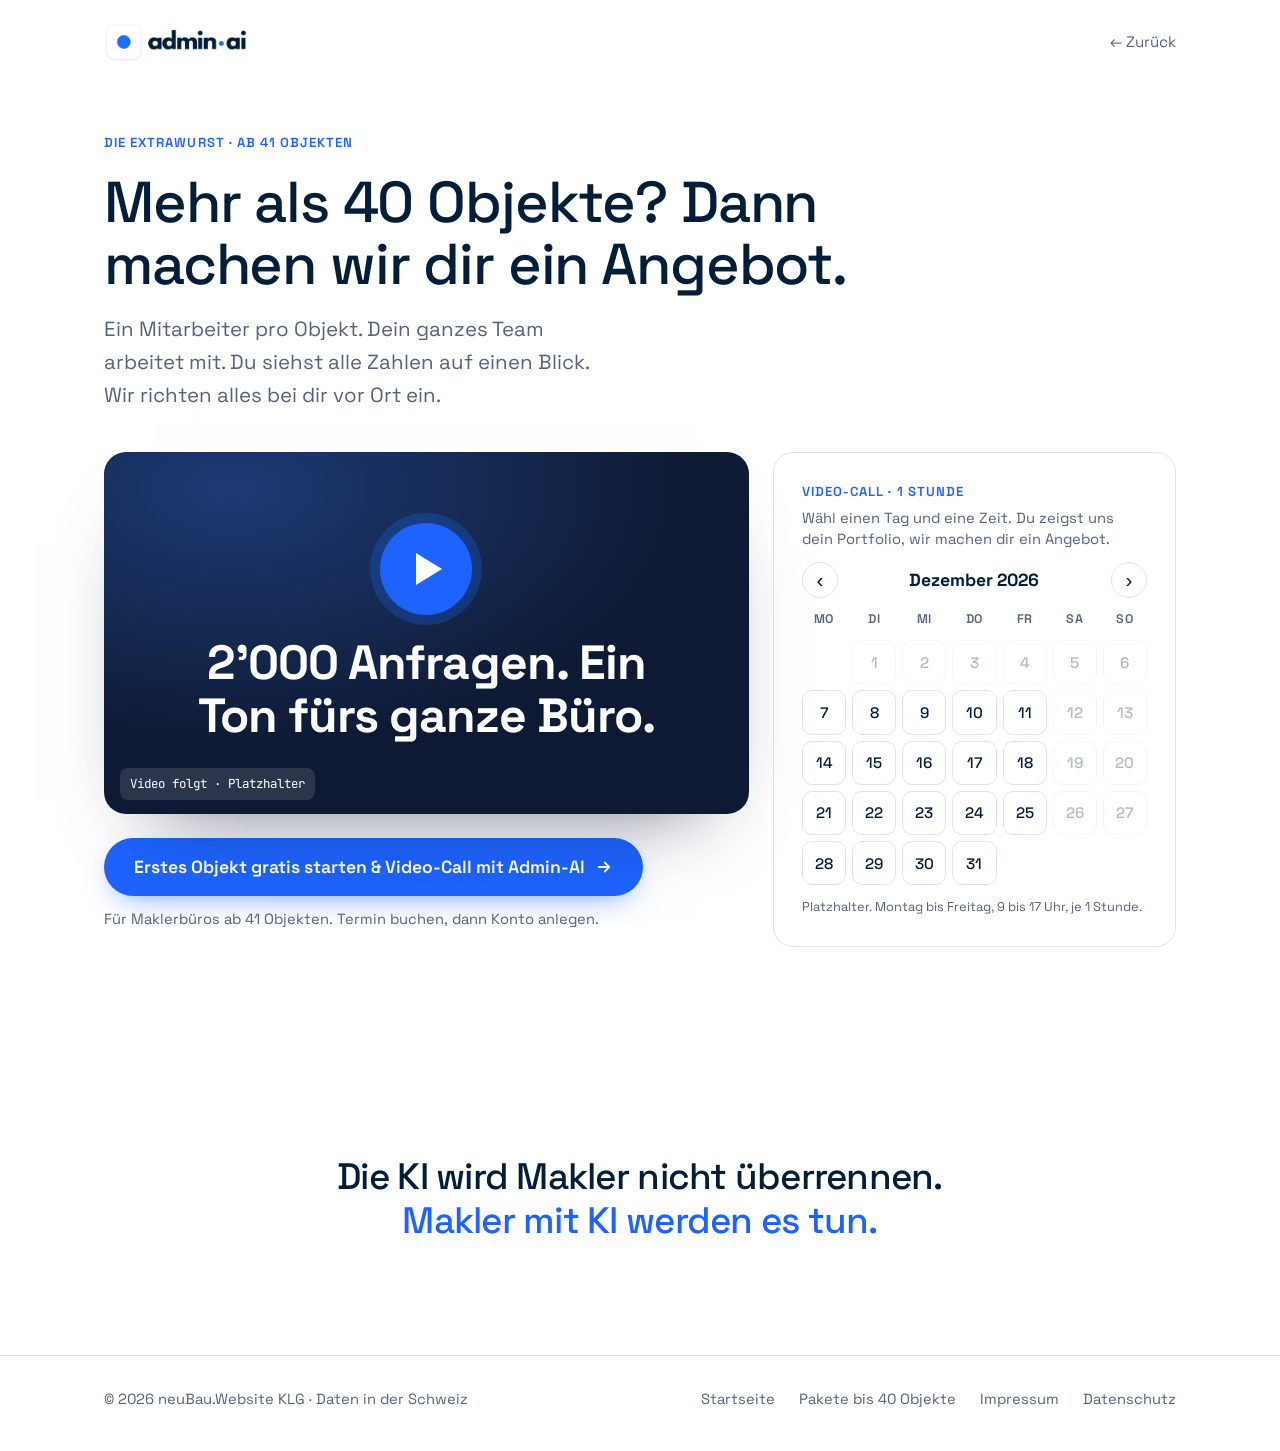
==== commit c2f273ea: "Video-Seiten gekürzt auf Video und Button; Extrawurst: Stunden-Kalender neben dem Video Co-Authored-" ====
--- a/buero.html
+++ b/buero.html
@@ -9,7 +9,7 @@
 <link rel="preconnect" href="https://fonts.googleapis.com">
 <link rel="preconnect" href="https://fonts.gstatic.com" crossorigin>
 <link rel="stylesheet" href="https://fonts.googleapis.com/css2?family=Bricolage+Grotesque:opsz,wght@12..96,500;12..96,650;12..96,700&family=Figtree:wght@400;500;600;700&family=JetBrains+Mono:wght@400;600&family=Space+Grotesk:wght@400;500;600;700&display=swap">
-<link rel="stylesheet" href="assets/site.css?v=20261026a">
+<link rel="stylesheet" href="assets/site.css?v=20261028a">
 <script>
   // Ansicht hell/dunkel: gewählte Ansicht merken (Klick aufs Logo wechselt)
   try { var t = localStorage.getItem('theme'); if (t) document.documentElement.setAttribute('data-theme', t); } catch (e) {}
@@ -41,6 +41,8 @@
       Ersetzen wie auf produkt.html: den <div class="poster">…</div> und die beiden <span class="ph-…"> löschen
       und ein <iframe> von Vimeo oder YouTube (nicht gelistet) einsetzen.
     -->
+    <div class="video-row">
+    <div class="video-col">
     <div class="video" id="video" role="img" aria-label="Platzhalter für das Video zum Paket Die Extrawurst">
       <div class="poster">
         <span class="playbtn" aria-hidden="true"></span>
@@ -48,47 +50,42 @@
       </div>
       <span class="ph-note">Video folgt · Platzhalter</span>
     </div>
-
     <div class="under-video">
       <div class="cta-block">
-        <a class="btn" href="start.html?enterprise#konto">Erstes Objekt gratis starten &amp; Video&#8209;Call mit Admin&#8209;AI
+        <a class="btn" href="start.html">Erstes Objekt gratis starten &amp; Video&#8209;Call mit Admin&#8209;AI
           <svg viewBox="0 0 24 24" fill="none" stroke="currentColor" stroke-width="2.4" stroke-linecap="round" stroke-linejoin="round" aria-hidden="true"><path d="M5 12h14M13 6l6 6-6 6"/></svg></a>
-        <span class="cta-note">Für Maklerbüros ab 41 Objekten. Konto anlegen und Termin buchen.</span>
+        <span class="cta-note">Für Maklerbüros ab 41 Objekten. Termin buchen, dann Konto anlegen.</span>
       </div>
+    </div>
+    </div>
+    <!-- Kalender-Platzhalter (Kristian, 28.10.2026): Termin für 1 Stunde, neben dem Video. Beim Livegang mit Kristians Kalender synchronisieren (z. B. Cal.com oder Google Calendar einbetten). -->
+    <aside class="cal cal-side" id="termin" aria-label="Termin buchen">
+      <div class="cal-intro">
+        <p class="eyebrow">Video-Call · 1 Stunde</p>
+        <p class="muted">Wähl einen Tag und eine Zeit. Du zeigst uns dein Portfolio, wir machen dir ein Angebot.</p>
+      </div>
+      <div class="cal-head">
+        <button type="button" class="cal-nav" id="cal-prev" aria-label="Vorheriger Monat">‹</button>
+        <strong id="cal-title"></strong>
+        <button type="button" class="cal-nav" id="cal-next" aria-label="Nächster Monat">›</button>
+      </div>
+      <div class="cal-grid" id="cal-grid" role="grid"></div>
+      <div class="cal-slots" id="cal-slots" hidden>
+        <p class="cal-day" id="cal-day"></p>
+        <div class="cal-times" id="cal-times"></div>
+        <button class="btn" type="button" id="cal-book" disabled>Termin buchen</button>
+        <p class="form-msg" id="cal-msg" hidden>Vorschau: Der Kalender wird beim Livegang mit Kristians Kalender synchronisiert.</p>
+      </div>
+      <p class="muted cal-note">Platzhalter. Montag bis Freitag, 9 bis 17 Uhr, je 1 Stunde.</p>
+    </aside>
     </div>
   </div>
 </section>
 
-<section class="band">
+<!-- Kristian (28.10.2026): wie die andere Video-Seite, nur Video, Kalender, Button und Schlusszeile. Erklär-Abschnitt und Kontaktformular entfernt. -->
+<section class="final">
   <div class="wrap">
-    <div class="sec-head"><p class="eyebrow">Warum ein Büro das braucht</p><h2>2'000+ Anfragen in zwei Wochen. Und jeder antwortet anders.</h2></div>
-    <div class="zero">
-      <div><b>Ein Ton fürs ganze Büro</b><span>Jede Anfrage in unter 15 Minuten, in einem Ton, egal wer gerade in der Besichtigung ist.</span></div>
-      <div><b>Weitergabe ans Team</b><span>Was der Mitarbeiter nicht weiss, landet bei der richtigen Person. Ein Satz reicht.</span></div>
-      <div><b>Zahlen fürs Büro</b><span>Anfragen, Antwortzeiten, Termine und Absagegründe pro Objekt auf einen Blick.</span></div>
-    </div>
-  </div>
-</section>
-
-<section id="gespraech">
-  <div class="wrap form-grid">
-    <div class="hero-copy">
-      <p class="eyebrow">Gespräch anfragen</p>
-      <h2>Wie viele Objekte hast du gerade online?</h2>
-      <div class="contact-card">
-        <img src="assets/team-kristian.jpg" alt="Kristian Dobro" width="120" height="120">
-        <div><strong>Kristian Dobro</strong><p class="muted">Er ruft dich an. Zusammen schaut ihr, wie viele Postfächer ihr verbindet und was dein Angebot kostet.</p></div>
-      </div>
-    </div>
-    <!-- Beim Livegang: Formular in Supabase-Tabelle «buero_anfragen» speichern und Kristian per Mail benachrichtigen. -->
-    <form id="buero-form" novalidate>
-      <label for="f-name">Name<input id="f-name" name="name" autocomplete="name" required></label>
-      <label for="f-buero">Büro<input id="f-buero" name="buero" autocomplete="organization" required></label>
-      <label for="f-objekte">Anzahl aktive Objekte<input id="f-objekte" name="objekte" type="number" min="1" inputmode="numeric" required></label>
-      <label for="f-tel">Telefon<input id="f-tel" name="telefon" type="tel" autocomplete="tel" required></label>
-      <button class="btn" type="submit">Gespräch mit Kristian</button>
-      <p class="form-msg" id="form-msg" hidden>Vorschau: Das Formular wird beim Livegang angebunden.</p>
-    </form>
+    <h2 class="final-claim"><span>Die KI wird Makler nicht überrennen.</span> <span>Makler mit KI werden es tun.</span></h2>
   </div>
 </section>
 </main>
@@ -106,10 +103,46 @@
 </footer>
 
 <script>
-  document.getElementById('buero-form').addEventListener('submit', function (e) {
-    e.preventDefault();
-    document.getElementById('form-msg').hidden = false;
-  });
+  // Kalender-Platzhalter: Werktage ab morgen wählbar, Termine je 1 Stunde
+  (function () {
+    var months = ['Januar','Februar','März','April','Mai','Juni','Juli','August','September','Oktober','November','Dezember'];
+    var days = ['Mo','Di','Mi','Do','Fr','Sa','So'];
+    var today = new Date(); today.setHours(0,0,0,0);
+    var view = new Date(today.getFullYear(), today.getMonth(), 1);
+    var grid = document.getElementById('cal-grid'), title = document.getElementById('cal-title');
+    var slots = document.getElementById('cal-slots'), dayEl = document.getElementById('cal-day'), times = document.getElementById('cal-times'), book = document.getElementById('cal-book');
+    var picked = null, pickedTime = null;
+    function render() {
+      title.textContent = months[view.getMonth()] + ' ' + view.getFullYear();
+      grid.innerHTML = '';
+      days.forEach(function (d) { var h = document.createElement('span'); h.className = 'cal-wd'; h.textContent = d; grid.appendChild(h); });
+      var first = (view.getDay() + 6) % 7;
+      for (var i = 0; i < first; i++) grid.appendChild(document.createElement('span'));
+      var n = new Date(view.getFullYear(), view.getMonth() + 1, 0).getDate();
+      for (var d = 1; d <= n; d++) {
+        var date = new Date(view.getFullYear(), view.getMonth(), d), wd = date.getDay();
+        var ok = date > today && wd !== 0 && wd !== 6;
+        var b = document.createElement('button'); b.type = 'button'; b.textContent = d; b.disabled = !ok;
+        if (picked && date.getTime() === picked.getTime()) b.classList.add('on');
+        b.addEventListener('click', (function (date) { return function () { picked = date; pickedTime = null; render(); showSlots(); }; })(date));
+        grid.appendChild(b);
+      }
+    }
+    function showSlots() {
+      slots.hidden = false; book.disabled = true;
+      dayEl.textContent = days[(picked.getDay() + 6) % 7] + ', ' + picked.getDate() + '. ' + months[picked.getMonth()] + ' ' + picked.getFullYear();
+      times.innerHTML = '';
+      ['09:00','10:00','11:00','13:00','14:00','15:00','16:00'].forEach(function (t) {
+        var b = document.createElement('button'); b.type = 'button'; b.textContent = t;
+        b.addEventListener('click', function () { pickedTime = t; times.querySelectorAll('button').forEach(function (x) { x.classList.toggle('on', x === b); }); book.disabled = false; });
+        times.appendChild(b);
+      });
+    }
+    document.getElementById('cal-prev').addEventListener('click', function () { view = new Date(view.getFullYear(), view.getMonth() - 1, 1); render(); });
+    document.getElementById('cal-next').addEventListener('click', function () { view = new Date(view.getFullYear(), view.getMonth() + 1, 1); render(); });
+    book.addEventListener('click', function () { document.getElementById('cal-msg').hidden = false; });
+    render();
+  })();
 </script>
 <script>
   // Klick aufs Logo wechselt zwischen heller und dunkler Ansicht
--- a/assets/site.css
+++ b/assets/site.css
@@ -610,3 +610,22 @@
 .paket-calc li.sum small { font-weight: 400; color: var(--muted); font-size: .8rem; }
 .paket-calc li.sum b { font-size: 1.35rem; color: var(--accent); }
 @media (max-width: 640px) { .tier.paket { grid-template-columns: 1fr; padding: 20px; } .obj-box { padding: 18px 18px 14px; } }
+
+/* Video-Seite Extrawurst: Kalender neben dem Video (28.10.2026) */
+.video-row { display: grid; grid-template-columns: minmax(0, 1.6fr) minmax(300px, 1fr); gap: 24px; align-items: start; }
+.video-row .video { min-width: 0; }
+.video-col { display: grid; gap: 24px; align-content: start; min-width: 0; }
+.cal-side { gap: 12px; }
+.cal-intro { display: grid; gap: 6px; }
+.cal-intro p { margin: 0; }
+.cal-intro .muted { font-size: .92rem; line-height: 1.45; }
+.cal-side .cal-note { font-size: .8rem; margin: 0; }
+@media (max-width: 900px) { .video-row { grid-template-columns: 1fr; } }
+@media (max-width: 640px) {
+  .video .poster { gap: 12px; padding: 16px 16px 36px; }
+  .video .poster p { font-size: 1.25rem; }
+  .video .playbtn { width: 52px; box-shadow: 0 0 0 7px rgba(25, 112, 255, .25); }
+  .video .playbtn::after { border-left-width: 18px; border-top-width: 11px; border-bottom-width: 11px; }
+  .video .ph-note, .video .ph-len { font-size: .68rem; left: 10px; bottom: 10px; padding: 4px 8px; }
+  .video .ph-len { left: auto; right: 10px; }
+}
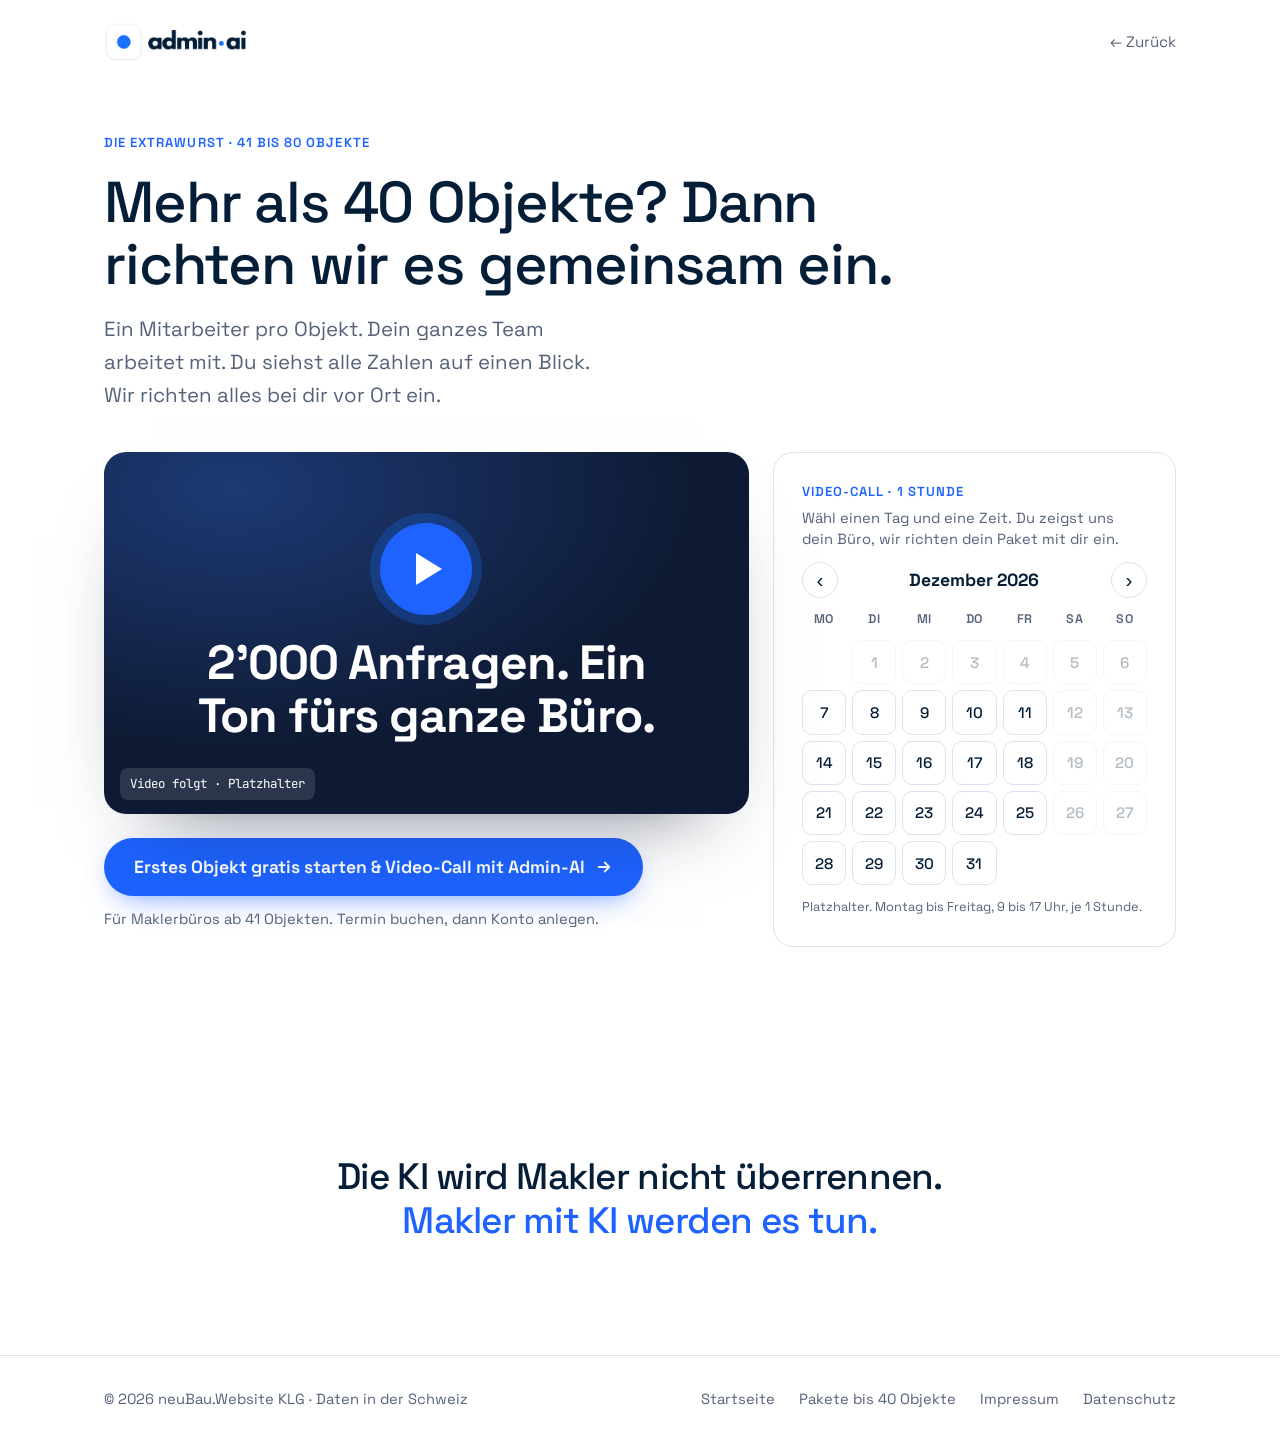
==== commit c299e1c8: "Preise nach Kristians Tabelle: Plätze 1/5/10/20/40/80, Gründerpreise für Handvoll und Klein aber fei" ====
--- a/buero.html
+++ b/buero.html
@@ -4,12 +4,12 @@
 <meta charset="utf-8">
 <meta name="viewport" content="width=device-width, initial-scale=1, viewport-fit=cover">
 <title>Die Extrawurst · Admin-AI</title>
-<meta name="description" content="Die Extrawurst: das Paket für Maklerbüros ab 41 Objekten. Wir machen dir ein Angebot.">
+<meta name="description" content="Die Extrawurst: das Paket für Maklerbüros mit 41 bis 80 Objekten. Wir richten alles gemeinsam ein.">
 <link rel="icon" href="assets/favicon.png">
 <link rel="preconnect" href="https://fonts.googleapis.com">
 <link rel="preconnect" href="https://fonts.gstatic.com" crossorigin>
 <link rel="stylesheet" href="https://fonts.googleapis.com/css2?family=Bricolage+Grotesque:opsz,wght@12..96,500;12..96,650;12..96,700&family=Figtree:wght@400;500;600;700&family=JetBrains+Mono:wght@400;600&family=Space+Grotesk:wght@400;500;600;700&display=swap">
-<link rel="stylesheet" href="assets/site.css?v=20261028a">
+<link rel="stylesheet" href="assets/site.css?v=20261028b">
 <script>
   // Ansicht hell/dunkel: gewählte Ansicht merken (Klick aufs Logo wechselt)
   try { var t = localStorage.getItem('theme'); if (t) document.documentElement.setAttribute('data-theme', t); } catch (e) {}
@@ -31,8 +31,8 @@
 <section class="prod-hero">
   <div class="wrap">
     <div class="head">
-      <p class="eyebrow">Die Extrawurst · Ab 41 Objekten</p>
-      <h1>Mehr als 40 Objekte? Dann machen wir dir ein Angebot.</h1>
+      <p class="eyebrow">Die Extrawurst · 41 bis 80 Objekte</p>
+      <h1>Mehr als 40 Objekte? Dann richten wir es gemeinsam ein.</h1>
       <p class="lead">Ein Mitarbeiter pro Objekt. Dein ganzes Team arbeitet mit. Du siehst alle Zahlen auf einen Blick. Wir richten alles bei dir vor Ort ein.</p>
     </div>
 
@@ -62,7 +62,7 @@
     <aside class="cal cal-side" id="termin" aria-label="Termin buchen">
       <div class="cal-intro">
         <p class="eyebrow">Video-Call · 1 Stunde</p>
-        <p class="muted">Wähl einen Tag und eine Zeit. Du zeigst uns dein Portfolio, wir machen dir ein Angebot.</p>
+        <p class="muted">Wähl einen Tag und eine Zeit. Du zeigst uns dein Büro, wir richten dein Paket mit dir ein.</p>
       </div>
       <div class="cal-head">
         <button type="button" class="cal-nav" id="cal-prev" aria-label="Vorheriger Monat">‹</button>
--- a/assets/site.css
+++ b/assets/site.css
@@ -629,3 +629,10 @@
   .video .ph-note, .video .ph-len { font-size: .68rem; left: 10px; bottom: 10px; padding: 4px 8px; }
   .video .ph-len { left: auto; right: 10px; }
 }
+
+/* Gründerpreis (28.10.2026) */
+.gruender-tag { display: inline-block; align-self: center; font-size: .72rem; font-weight: 700; letter-spacing: .05em; text-transform: uppercase; padding: 4px 10px; border-radius: 999px; background: var(--accent); color: var(--accent-ink); margin-left: auto; }
+.gruender-tag[hidden] { display: none; }
+.paket-calc li span { display: grid; }
+.paket-calc li span small { font-size: .8rem; color: var(--muted); }
+.paket-calc li.struck b { text-decoration: line-through; color: var(--muted); font-weight: 500; }
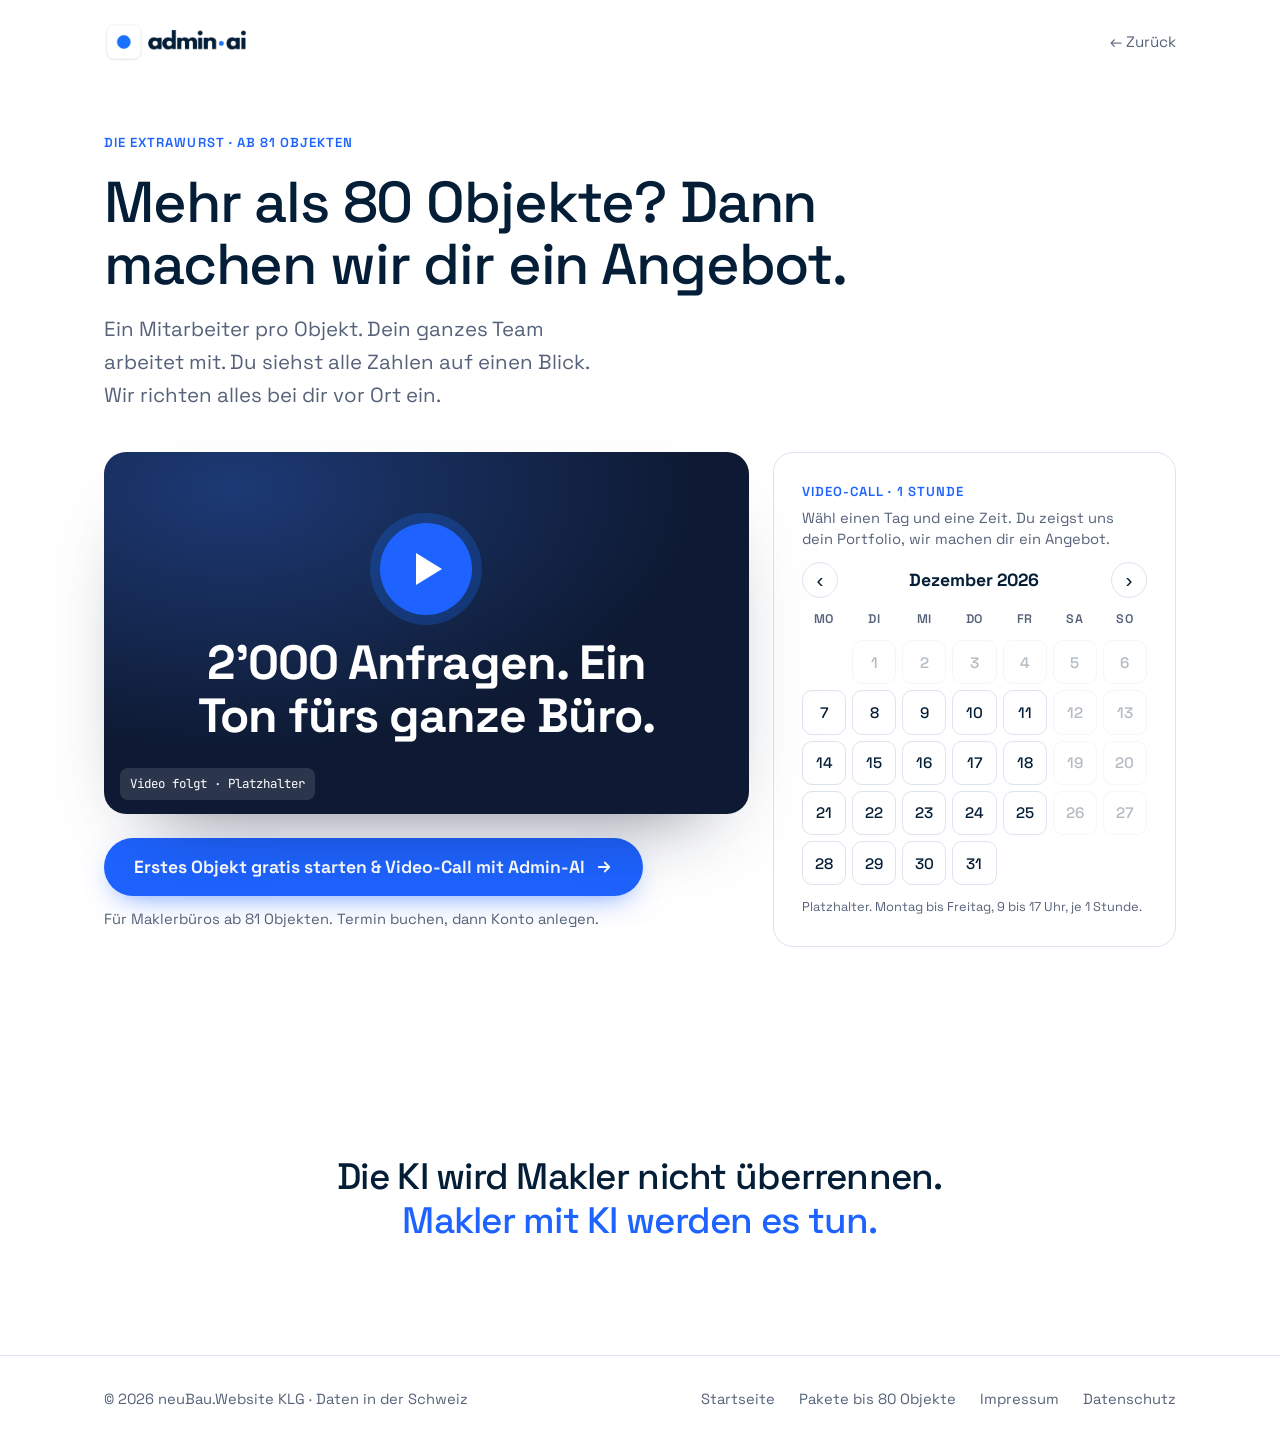
==== commit 3dc7a927: "Neues Paket Ganzes Quartier (41–80, CHF 3079.90); Die Extrawurst wieder individuell ab 81 Co-Authore" ====
--- a/buero.html
+++ b/buero.html
@@ -4,12 +4,12 @@
 <meta charset="utf-8">
 <meta name="viewport" content="width=device-width, initial-scale=1, viewport-fit=cover">
 <title>Die Extrawurst · Admin-AI</title>
-<meta name="description" content="Die Extrawurst: das Paket für Maklerbüros mit 41 bis 80 Objekten. Wir richten alles gemeinsam ein.">
+<meta name="description" content="Die Extrawurst: das Paket für Maklerbüros ab 81 Objekten. Wir machen dir ein Angebot.">
 <link rel="icon" href="assets/favicon.png">
 <link rel="preconnect" href="https://fonts.googleapis.com">
 <link rel="preconnect" href="https://fonts.gstatic.com" crossorigin>
 <link rel="stylesheet" href="https://fonts.googleapis.com/css2?family=Bricolage+Grotesque:opsz,wght@12..96,500;12..96,650;12..96,700&family=Figtree:wght@400;500;600;700&family=JetBrains+Mono:wght@400;600&family=Space+Grotesk:wght@400;500;600;700&display=swap">
-<link rel="stylesheet" href="assets/site.css?v=20261028b">
+<link rel="stylesheet" href="assets/site.css?v=20261028c">
 <script>
   // Ansicht hell/dunkel: gewählte Ansicht merken (Klick aufs Logo wechselt)
   try { var t = localStorage.getItem('theme'); if (t) document.documentElement.setAttribute('data-theme', t); } catch (e) {}
@@ -31,8 +31,8 @@
 <section class="prod-hero">
   <div class="wrap">
     <div class="head">
-      <p class="eyebrow">Die Extrawurst · 41 bis 80 Objekte</p>
-      <h1>Mehr als 40 Objekte? Dann richten wir es gemeinsam ein.</h1>
+      <p class="eyebrow">Die Extrawurst · Ab 81 Objekten</p>
+      <h1>Mehr als 80 Objekte? Dann machen wir dir ein Angebot.</h1>
       <p class="lead">Ein Mitarbeiter pro Objekt. Dein ganzes Team arbeitet mit. Du siehst alle Zahlen auf einen Blick. Wir richten alles bei dir vor Ort ein.</p>
     </div>
 
@@ -54,7 +54,7 @@
       <div class="cta-block">
         <a class="btn" href="start.html">Erstes Objekt gratis starten &amp; Video&#8209;Call mit Admin&#8209;AI
           <svg viewBox="0 0 24 24" fill="none" stroke="currentColor" stroke-width="2.4" stroke-linecap="round" stroke-linejoin="round" aria-hidden="true"><path d="M5 12h14M13 6l6 6-6 6"/></svg></a>
-        <span class="cta-note">Für Maklerbüros ab 41 Objekten. Termin buchen, dann Konto anlegen.</span>
+        <span class="cta-note">Für Maklerbüros ab 81 Objekten. Termin buchen, dann Konto anlegen.</span>
       </div>
     </div>
     </div>
@@ -62,7 +62,7 @@
     <aside class="cal cal-side" id="termin" aria-label="Termin buchen">
       <div class="cal-intro">
         <p class="eyebrow">Video-Call · 1 Stunde</p>
-        <p class="muted">Wähl einen Tag und eine Zeit. Du zeigst uns dein Büro, wir richten dein Paket mit dir ein.</p>
+        <p class="muted">Wähl einen Tag und eine Zeit. Du zeigst uns dein Portfolio, wir machen dir ein Angebot.</p>
       </div>
       <div class="cal-head">
         <button type="button" class="cal-nav" id="cal-prev" aria-label="Vorheriger Monat">‹</button>
@@ -95,7 +95,7 @@
     <span>© 2026 neuBau.Website KLG · Daten in der Schweiz</span>
     <nav aria-label="Fusszeile">
       <a href="index.html">Startseite</a>
-      <a href="produkt.html">Pakete bis 40 Objekte</a>
+      <a href="produkt.html">Pakete bis 80 Objekte</a>
       <a href="#impressum">Impressum</a>
       <a href="#datenschutz">Datenschutz</a>
     </nav>
